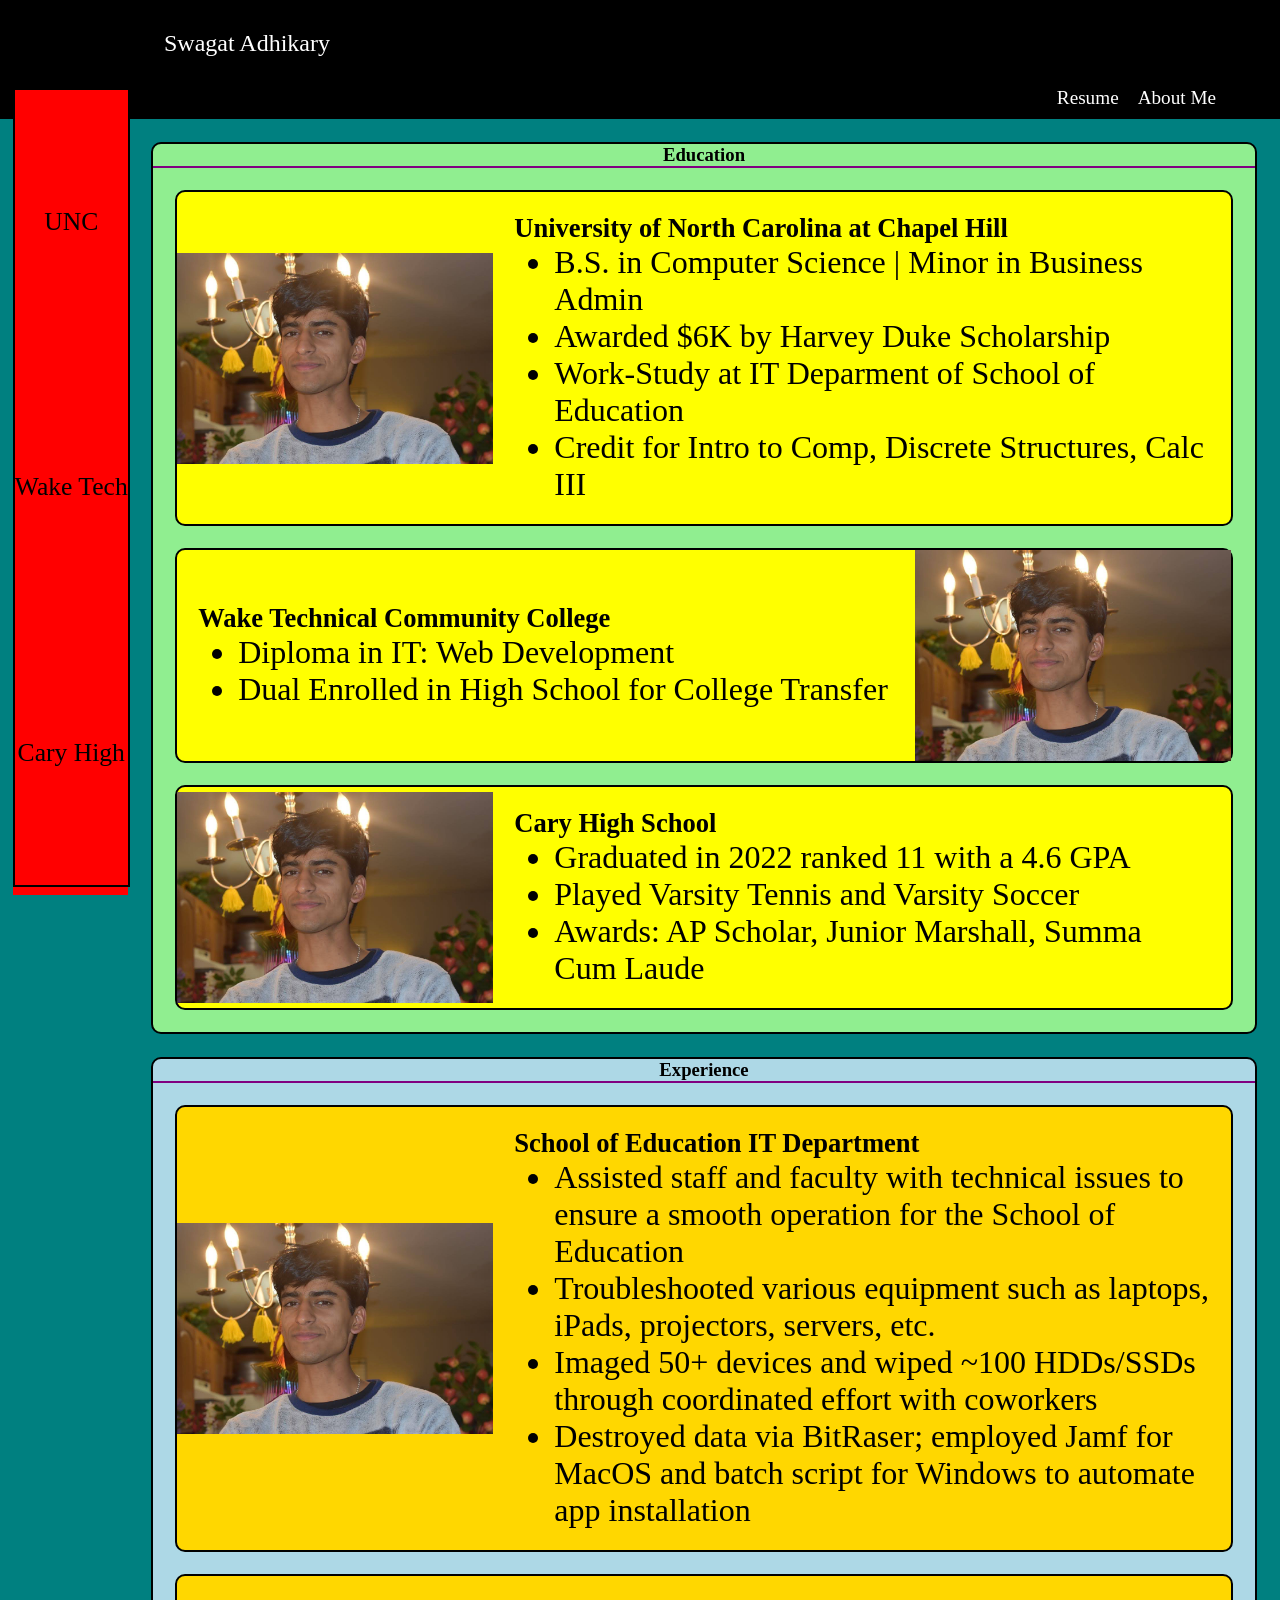
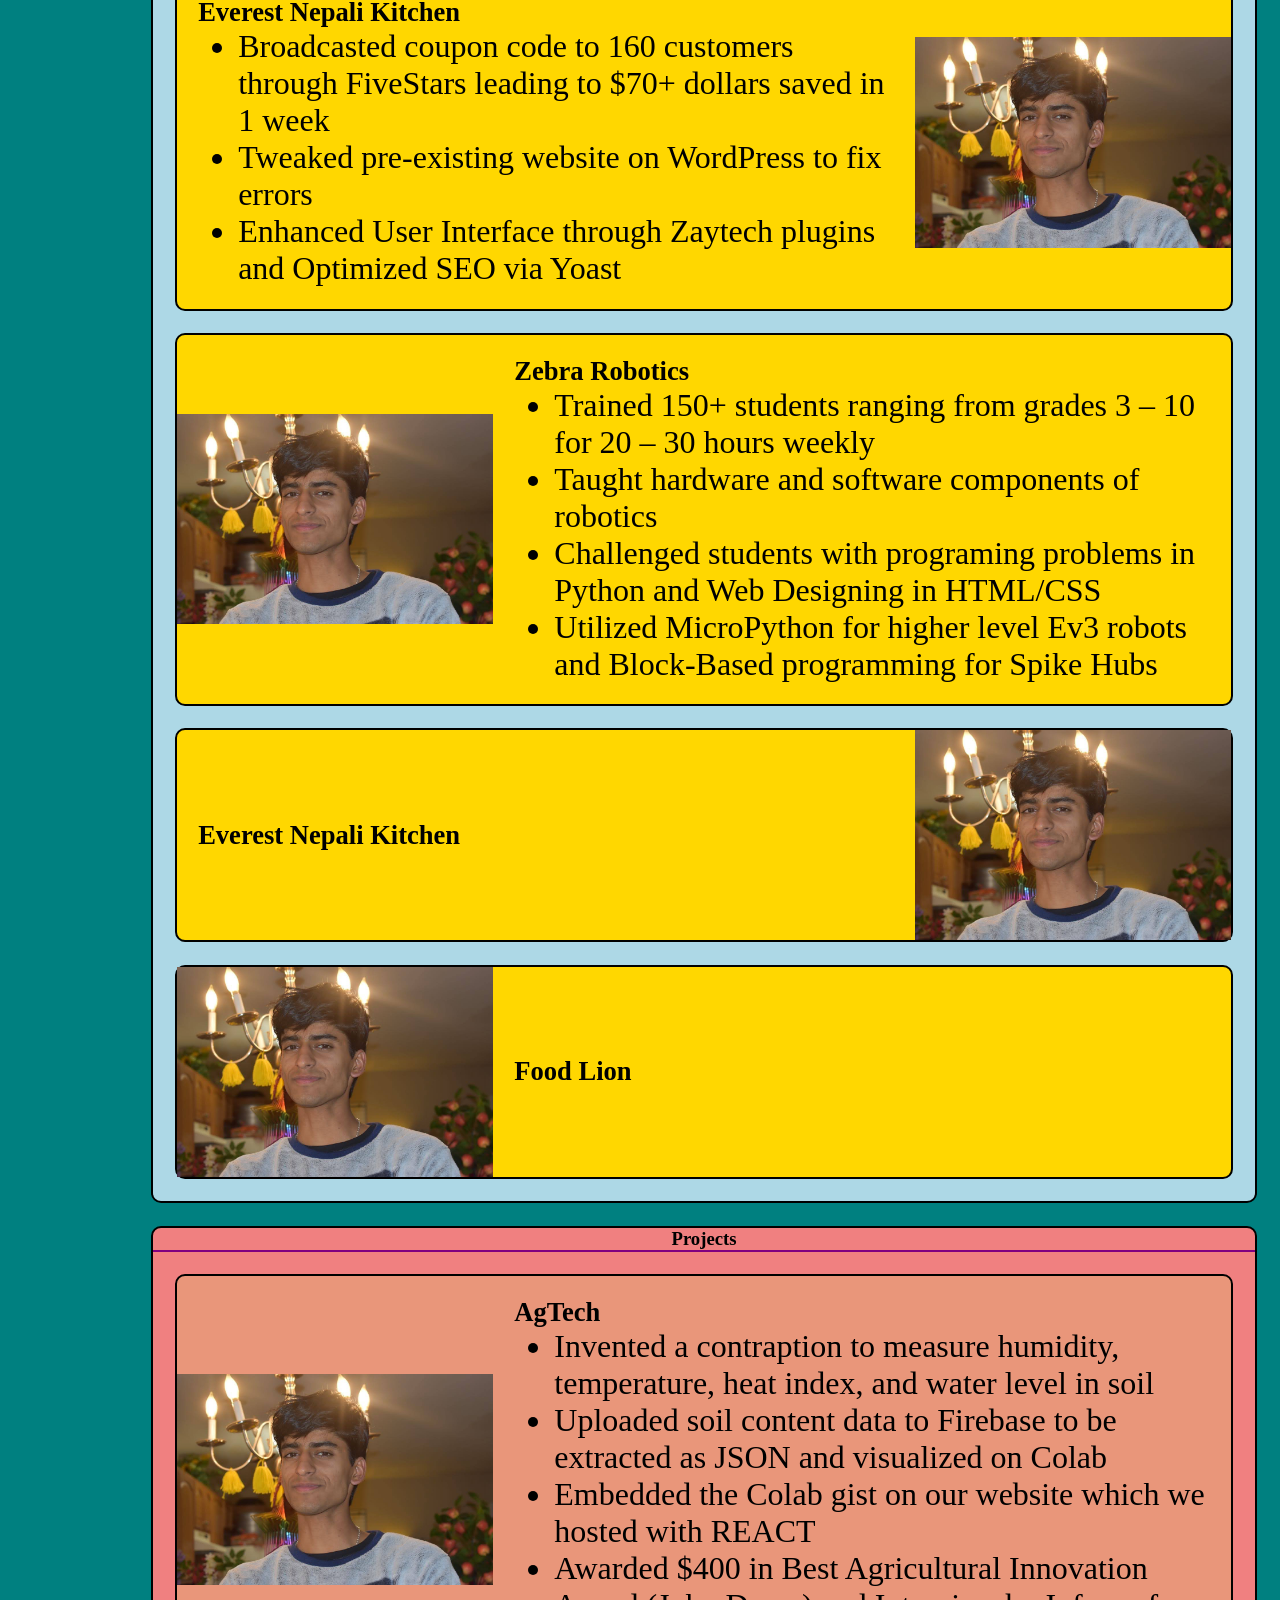
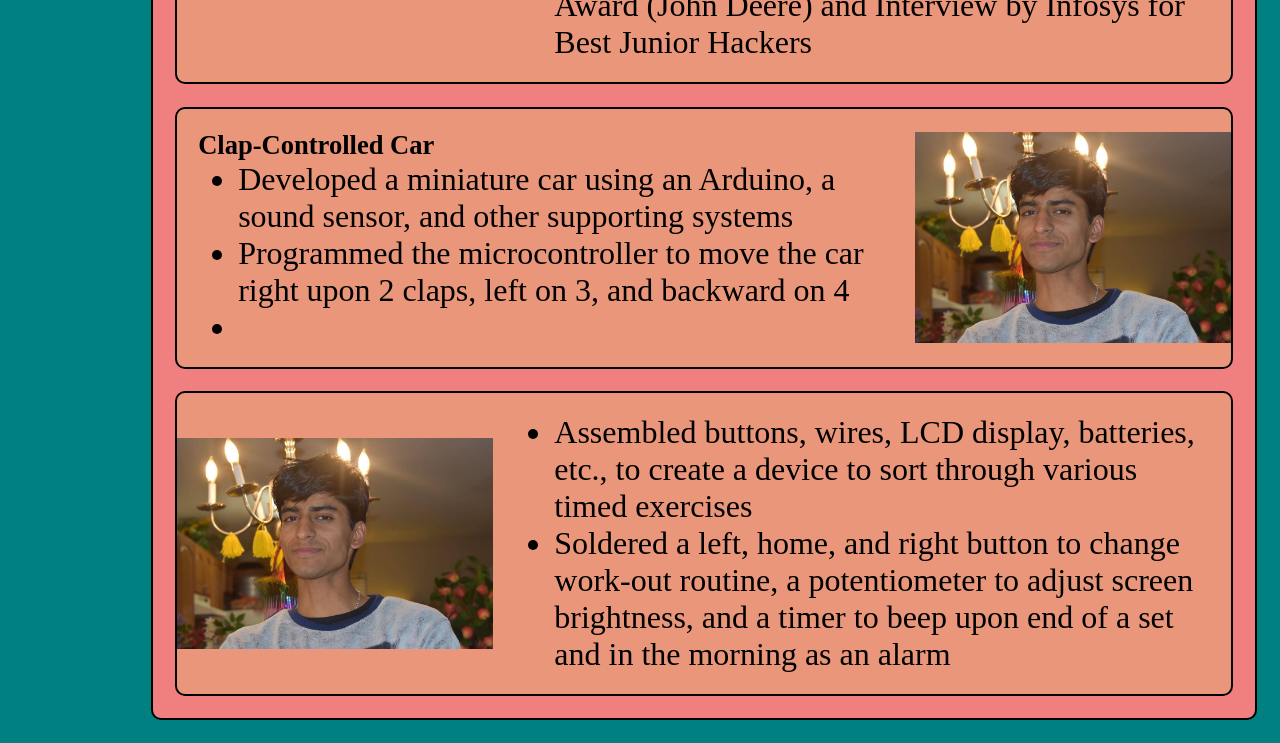
==== index.html @ a6d1707a "Add files via upload" ====
<!DOCTYPE html>
<html lang="en">
<head>
    <meta charset="UTF-8">
    <meta http-equiv="X-UA-Compatible" content="IE=edge">
    <meta name="viewport" content="width=device-width, initial-scale=1.0">
    <link rel="stylesheet" href="stylesheet.css">
    <title>Webeme</title>
 
</head>
<body>

       <script>
            window.addEventListener('scroll', () => {
                document.body.style.setProperty('--scroll', window.pageYOffset / (document.body.offsetHeight - window.innerHeight));
            }, false);
    </script>
    <!-- <header>
        <img class="swagatPic" src="SwagatPic.JPG" alt="Swagat's Profile Pic">
    </header> -->

    <nav>
        <span class="swagatName">Swagat Adhikary</span>
        <img class="swagatPic" src="SwagatPic.JPG" alt="Swagat's Profile Pic">
        <ul>
            <li>Resume</li>
            <li>About Me</li>
        </ul>
    </nav>
    
    <div class="container">
        <!-- Progress Bar: -->
        <div class="progress"></div>
        <!-- To leave space for fixed aside:  -->
        <div class="whitespace"></div> 
        
        <aside>
            <a href="#">UNC</a>
            <a href="#">Wake Tech</a>
            <a href="#cary">Cary High</a>
        </aside>
        <main>
            <section class="education">
                <h3 class="secHead">Education</h3>
                <span class="line"></span>
                <div id="unc" class="unc div1">
                    <img class="divImg1" src="SwagatPic.JPG" alt="UNC Chapel Hill">
                    <div><h5 class="divHead1"> University of North Carolina at Chapel Hill</h5>
                    <ul class="divDetail1">
                        <li>B.S. in Computer Science | Minor in Business Admin</li>
                        <li>Awarded $6K by Harvey Duke Scholarship</li>
                        <li>Work-Study at IT Deparment of School of Education </li>
                        <li>Credit for Intro to Comp, Discrete Structures, Calc III</li>
                    </ul></div>
                </div>
                <div class="div2 wakeTech">
                    <img src="SwagatPic.JPG" alt="Wake Tech" class="divImg2">
                    <div><h5 class="divHead2"> Wake Technical Community College</h5>
                    <ul class="divDetail">
                        <li>Diploma in IT: Web Development</li>
                        <li>Dual Enrolled in High School for College Transfer</li>
                    </ul></div>
                </div>
                <div class="div1 caryHigh">
                    <img src="SwagatPic.JPG" alt="Wake Tech" class="divImg1">
                    <div><h5 id="cary"> Cary High School</h5>
                    <ul class="divDetail">
                        <li>Graduated in 2022 ranked 11 with a 4.6 GPA</li>
                        <li>Played Varsity Tennis and Varsity Soccer</li>
                        <li>Awards: AP Scholar, Junior Marshall, Summa Cum Laude</li>
                    </ul></div>
                </div>
            </section>
            <section class="experience">
                <h3>Experience</h3>
                <span class="line"></span>
                <div class="exp1">
                    <img class="divImg1" src="SwagatPic.JPG" alt="School of Education">
                    <div>
                        <h5 class="expHead1 divHead1">School of Education IT Department</h5>
                        <ul class="expDetail">
                            <li>Assisted staff and faculty with technical issues to ensure a smooth operation for the School of Education</li>
                            <li>Troubleshooted various equipment such as laptops, iPads, projectors, servers, etc.</li>
                            <li>Imaged 50+ devices and wiped ~100 HDDs/SSDs through coordinated effort with coworkers</li>
                            <li>Destroyed data via BitRaser; employed Jamf for MacOS and batch script for Windows to automate app installation</li>
                        </ul>
                    </div>
                </div>
                <div class="exp2">
                    <img src="SwagatPic.JPG" alt="Everest Nepali Kitchen Website" class="divImg2">
                    <div>
                        <h5 class="divHead2"> Everest Nepali Kitchen</h5>
                        <ul class="expDetail">
                            <li>Broadcasted coupon code to 160 customers through FiveStars leading to $70+ dollars saved in 1 week</li>
                            <li>Tweaked pre-existing website on WordPress to fix errors</li>
                            <li>Enhanced User Interface through Zaytech plugins and Optimized SEO via Yoast</li>
                        </ul>
                    </div>
                </div>
        
                <div class="exp1">
                    <img src="SwagatPic.JPG" alt="Zebra Robotics" class="divImg1">
                    <div>
                        <h5 class="divHead1">Zebra Robotics</h5>
                        <ul class="expDetail">
                            <li>Trained 150+ students ranging from grades 3 – 10 for 20 – 30 hours weekly</li>
                            <li>Taught hardware and software components of robotics</li>
                            <li>Challenged students with programing problems in Python and Web Designing in HTML/CSS</li>
                            <li>Utilized MicroPython for higher level Ev3 robots and Block-Based programming for Spike Hubs</li>
                        </ul>
                    </div>
                </div>
                <div class="exp2">
                    <img src="SwagatPic.JPG" alt="Everest Nepali Kitchen Waiter" class="divImg2">
                    <div>
                        <h5 class="divHead2">Everest Nepali Kitchen</h5>
        
                        <ul class="expDetail">
                        </ul>
                    </div>
                </div>
                <div class="exp1">
                    <img src="SwagatPic.JPG" alt="Food Lion Cashier" class="divImg1">
                    <div>
                        <h5 class="divHead1">Food Lion</h5>
        
                        <ul class="expDetail">
                        </ul>
                    </div>
                </div>
            </section>
            <section class="projects">
                <h3>Projects</h3>
                <span class="line"></span>
        
                <div class="proj1">
                    <img src="SwagatPic.JPG" alt="AgTech" class="divImg1">
                    <div>
                        <h5 class="divHead1">AgTech</h5>
                        <ul class="proDetail">
                            <li>Invented a contraption to measure humidity, temperature, heat index, and water level in soil</li>
                            <li>Uploaded soil content data to Firebase to be extracted as JSON and visualized on Colab</li>
                            <li>Embedded the Colab gist on our website which we hosted with REACT</li>
                            <li>Awarded $400 in Best Agricultural Innovation Award (John Deere) and Interview by Infosys for Best Junior Hackers</li>
                        </ul>
                    </div>
                </div>
                <div class="proj2">
                    <img src="SwagatPic.JPG" alt="Clap-Controlled Car" class="divImg2">
                    <div>
                        <h5 class="divHead2">Clap-Controlled Car</h5>
                        <ul class="projDetail">
                            <li>Developed a miniature car using an Arduino, a sound sensor, and other supporting systems</li>
                            <li>Programmed the microcontroller to move the car right upon 2 claps, left on 3, and backward on 4</li>
                            <li></li>
                        </ul>
                    </div>
                </div>
                <div class="proj1">
                    <img src="SwagatPic.JPG" alt="" class="divImg1">
                    <div>
                        <h5 class="divHead1"></h5>
                        <ul class="projDetail">
                            <li>Assembled buttons, wires, LCD display, batteries, etc., to create a device to sort through various timed exercises</li>
                            <li>Soldered a left, home, and right button to change work-out routine, a potentiometer to adjust screen brightness, and a timer
                            to beep upon end of a set and in the morning as an alarm</li>
                        </ul>
                    </div>
                </div>
            </section>
        
        </main>
    </div>

</body>
</html>
---- stylesheet.css ----
* {
    margin: 0 ;
}
/* header {
    background-color: black;
    }
*/
.swagatPic {
    width: 150px;
    height: 115px;
    float:left;
    clear:both;
    padding:5px;
    position: absolute;
    left: -300px;

 }

nav {
    background-color: black; 
    text-align: right;
 
    }

.swagatName {
    color: white;
    display: inline-block;
    margin: 30px 950px 30px 0;
    font-size: 24px;
    }

nav ul li {
    color: white;
    text-decoration: none; 
    list-style-type: none;
    display: inline-block;
    font-size: larger;
    padding-left: 15px;
    padding-bottom: 10px;
    }

nav ul {
    margin-right: 5%;
}

/*nav:hover {
    transition-delay: 0.5s;
    background-color: silver;
}

nav:hover li{
    color: black;
    tras
    }
*/
nav:hover .swagatPic{
    transform: translate(300px,0);
    transition: all 0.6s linear;
}

nav:hover .swagatName{
    color: gold; 
}

li:hover {
    background-color: darkgray;
}

body {
    background-color: teal;
}

section {
    margin: 2%;
    border: 2px solid black;
    border-radius: 10px;
}

.education {
    background-color: lightgreen;

}
section h3 {
    text-align: center;
}

.line {
    background-color: purple;
    padding: 1px;
    display: block;
}
/* ---------Image Styles------------- */

/* ----------------------------------*/

/* -----------------Education +more Divs --------*/

.div1 {
    background-color: yellow;
}

.div2 {
    background-color: yellow; /* Change to form a pattern with div1. */

}

/* -------------------------------- --------*/


/* -----------------Experience Divs --------*/
.experience {
    background-color: lightblue;
}

.exp1 {
    background-color: gold;
}

.exp2 {
    background-color: gold;
}
/* ------------------------------- --------*/

/* -------------------Projects Div --------*/
.projects {
    background-color: lightcoral;
}

.proj1, .proj2 {
    background-color: darksalmon;
}


/*----------------------Organization ----*/
section > div {
    display: flex;
    align-items: center;
    border: 2px solid black;
    border-radius: 10px;
    margin: 2%;
}

section > div:nth-child(even){
    flex-direction: row-reverse;
}

section img {
    flex: 1;
    width: 30%;
    height: 30%;
    margin: 0;

}

section > div div:nth-child(even) {
    flex: 4;
    margin: 2%;
    font-size: 2.5vw;
    /* border: 2px solid red; */
}
/*------------------------- ---------*/

.container{
    display: flex;
}
.whitespace {
    flex: 1;
}
aside{
    display: flex;
    justify-content: space-around;
    flex-direction: column;
    font-size: 2vw;
    border: 2px solid black;
    text-align: center;
    margin: 1%;
    position: fixed;
    top: 75px;
    left: 0;
    bottom: 0;
    

}

aside a {
    display: block;
    text-decoration: none;
    color: black;
}

main{
    flex: 9;
}

.progress {
    height: 0;
    width: 9%;
    background-color: teal;
    position: fixed;
    margin: 1%;
    top: 75px;
    animation: progress 1s linear;
  }
@keyframes progress {
    to {
        background-color: rgb(255, 0, 0);
        /* Height is 100% of the window - 1% top margin - 1% bottom margin - 75px offset from top. */
        height: calc(100% - 2% - 75px);
    }
}

:root * {
    /* Pause the animation */
    animation-play-state: paused;
    /* Bind the animation to scroll */
    animation-delay: calc(var(--scroll) * -1s);
    /* These last 2 properites clean up overshoot weirdness */
    animation-iteration-count: 1;
    animation-fill-mode: both;
  }
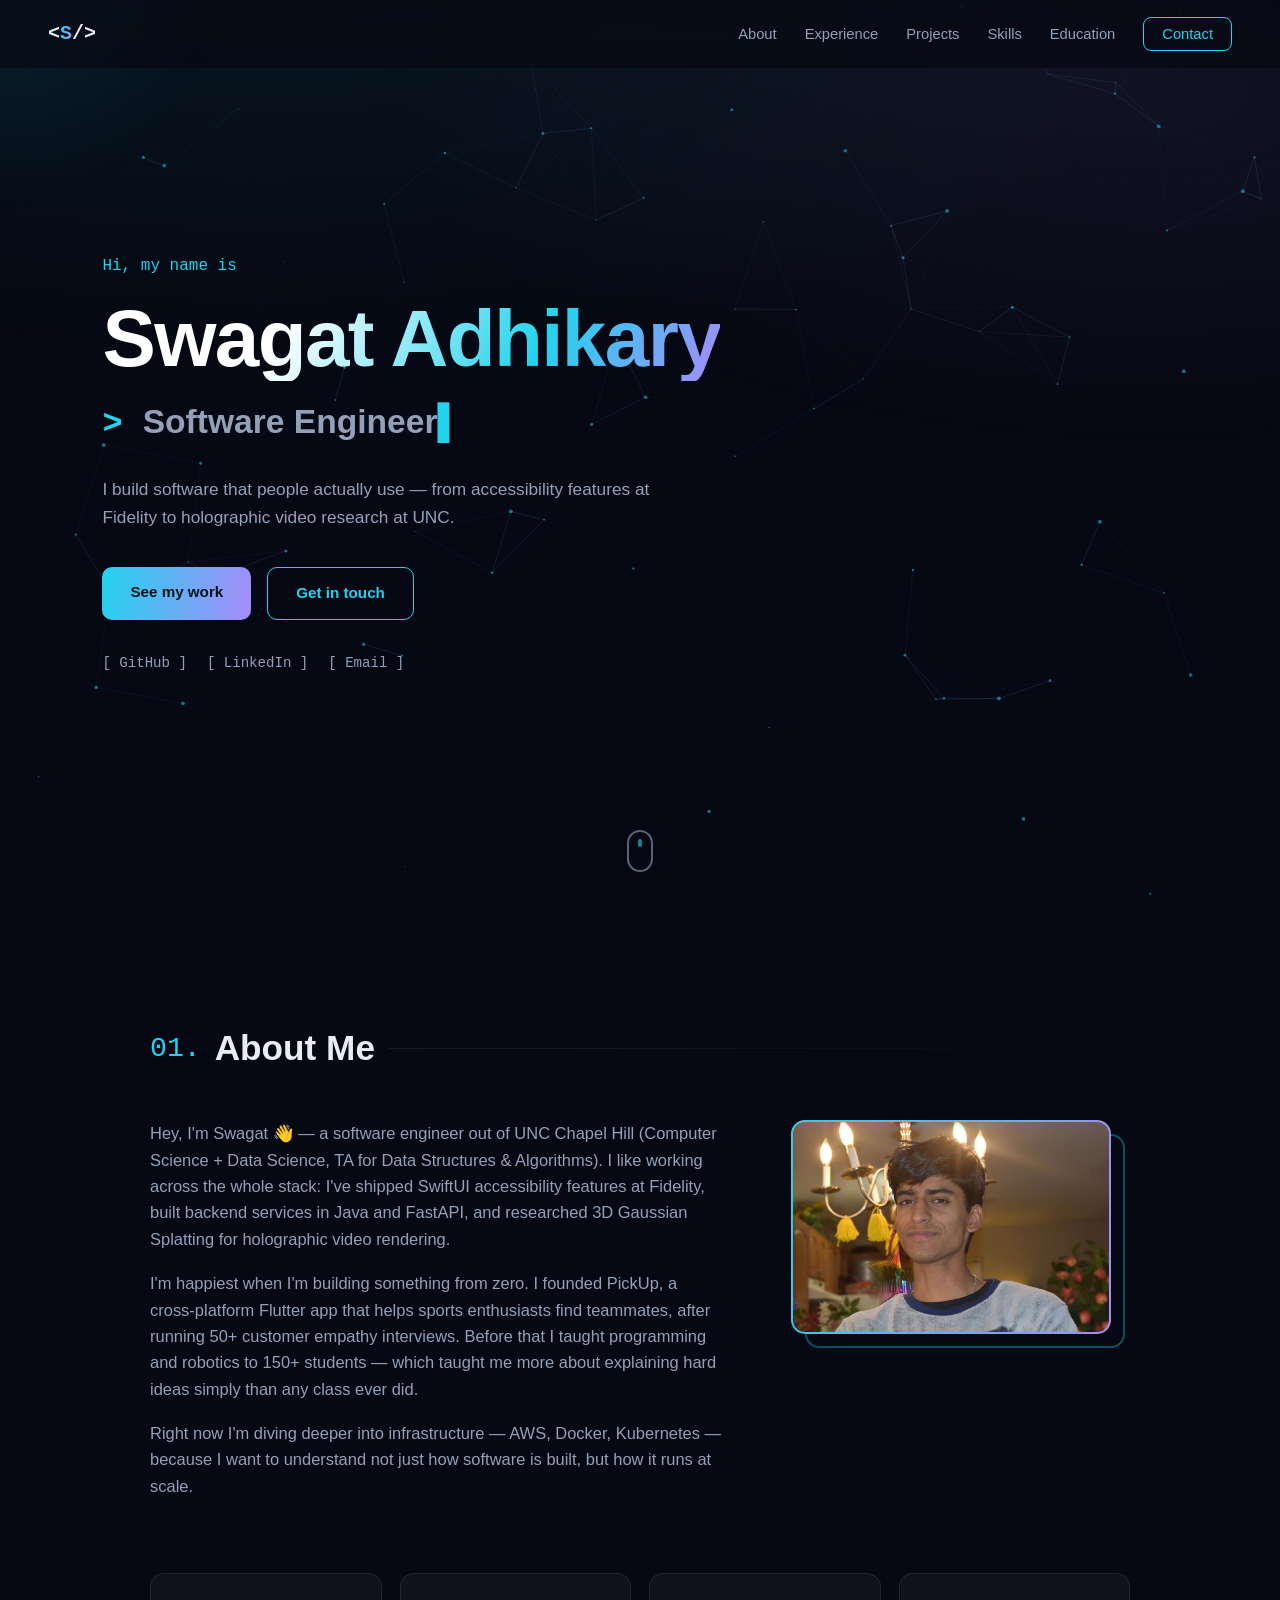
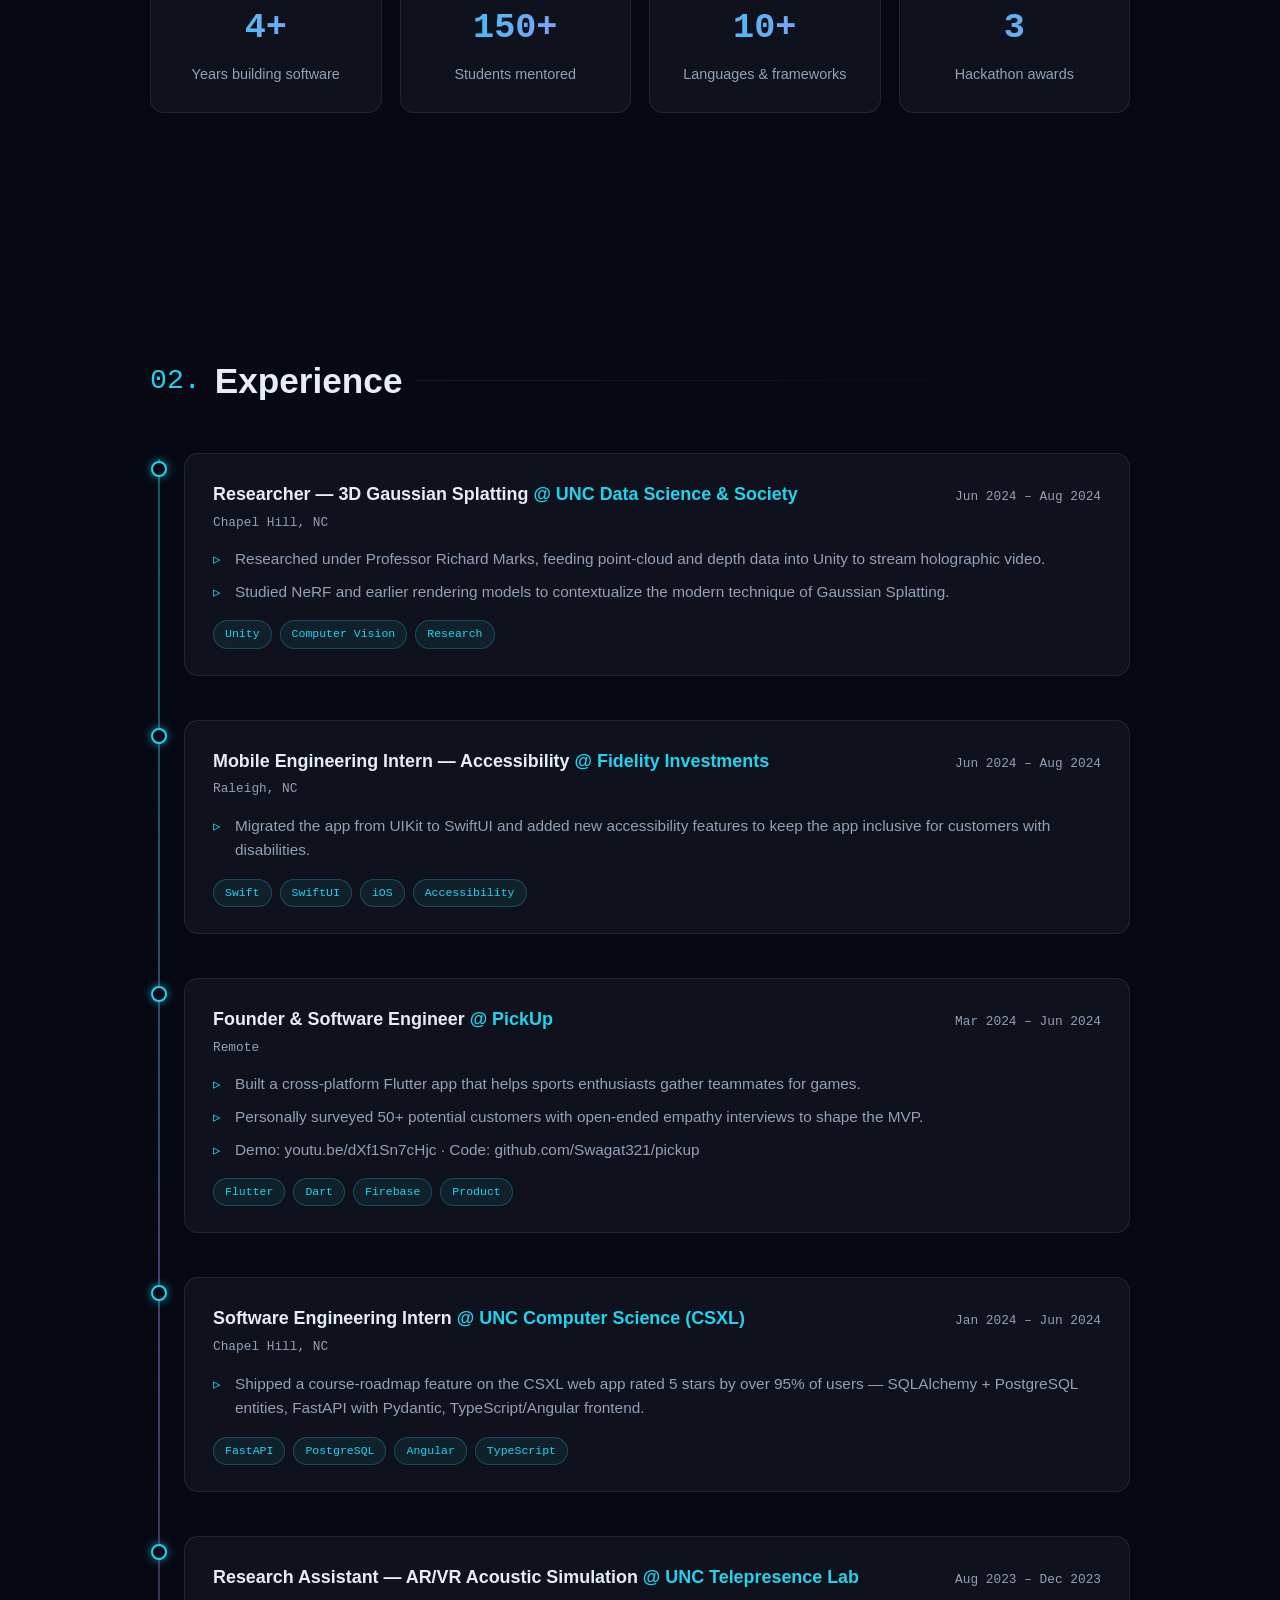
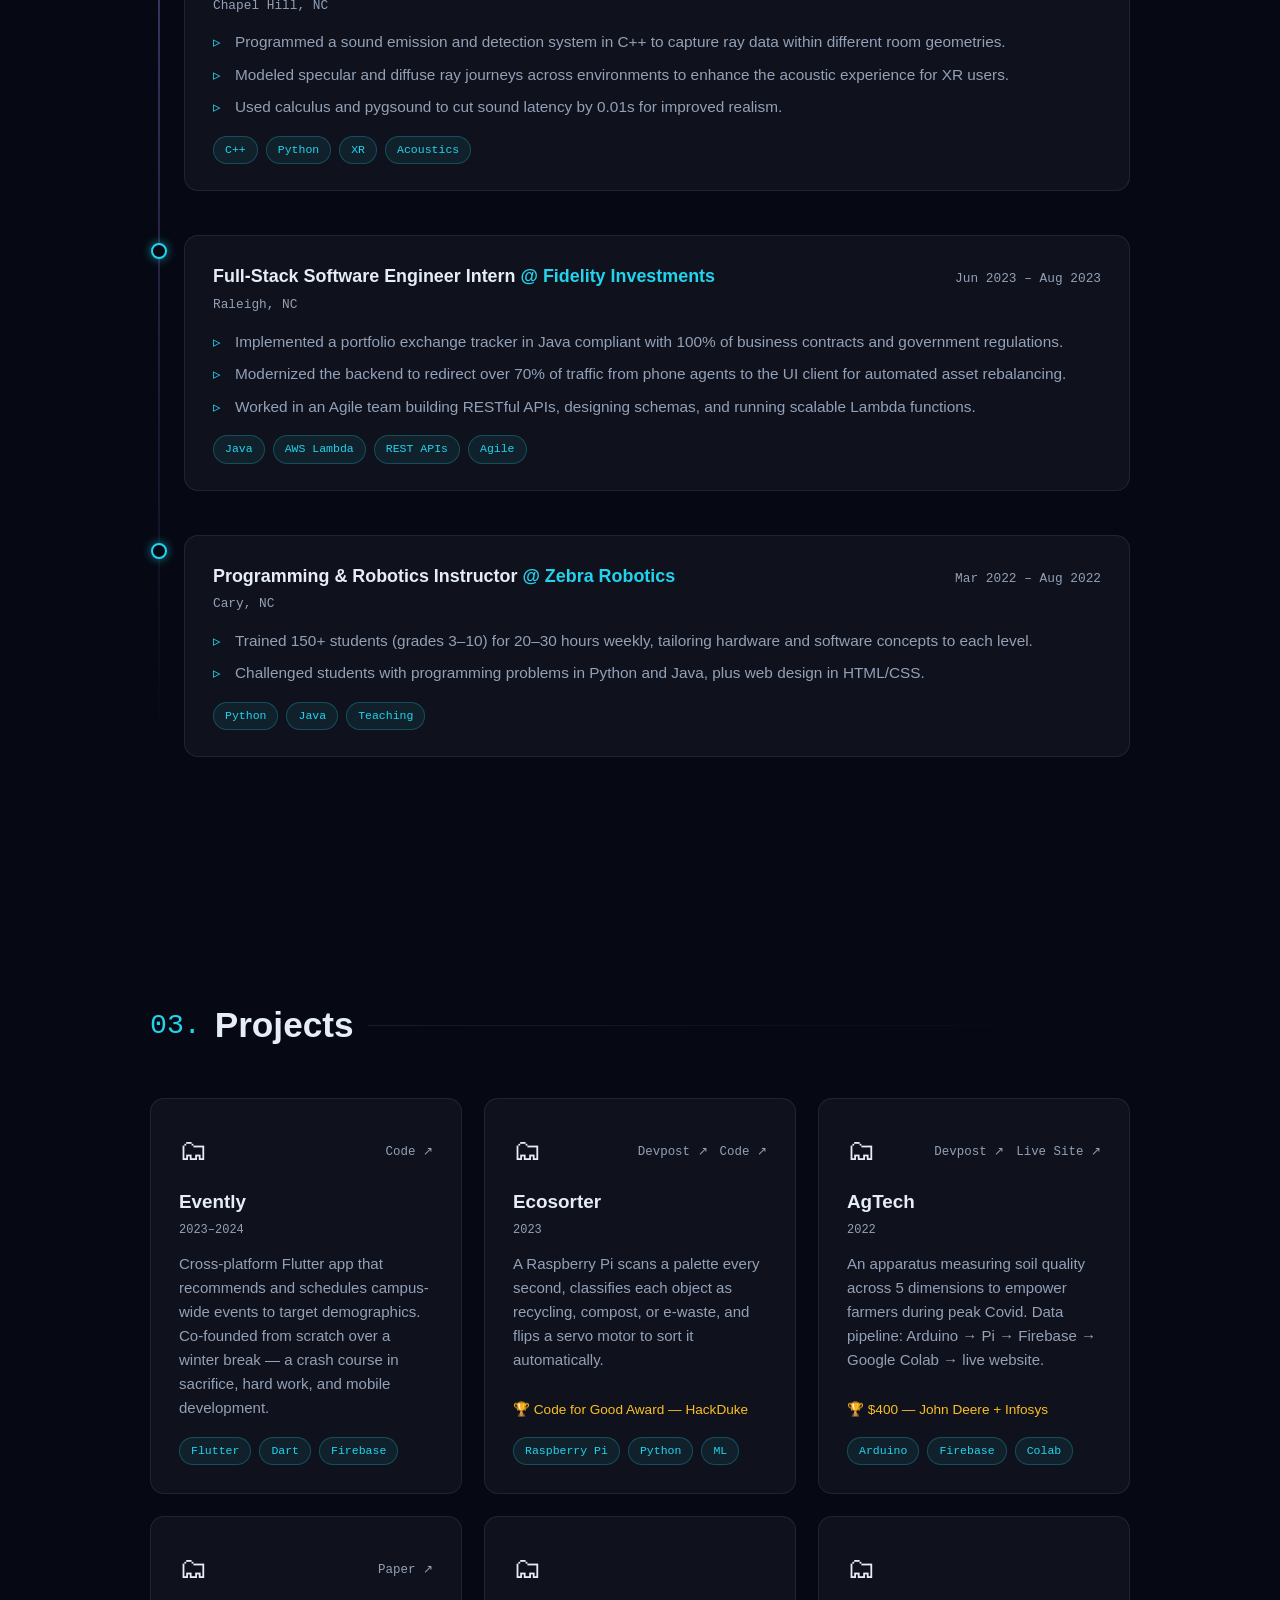
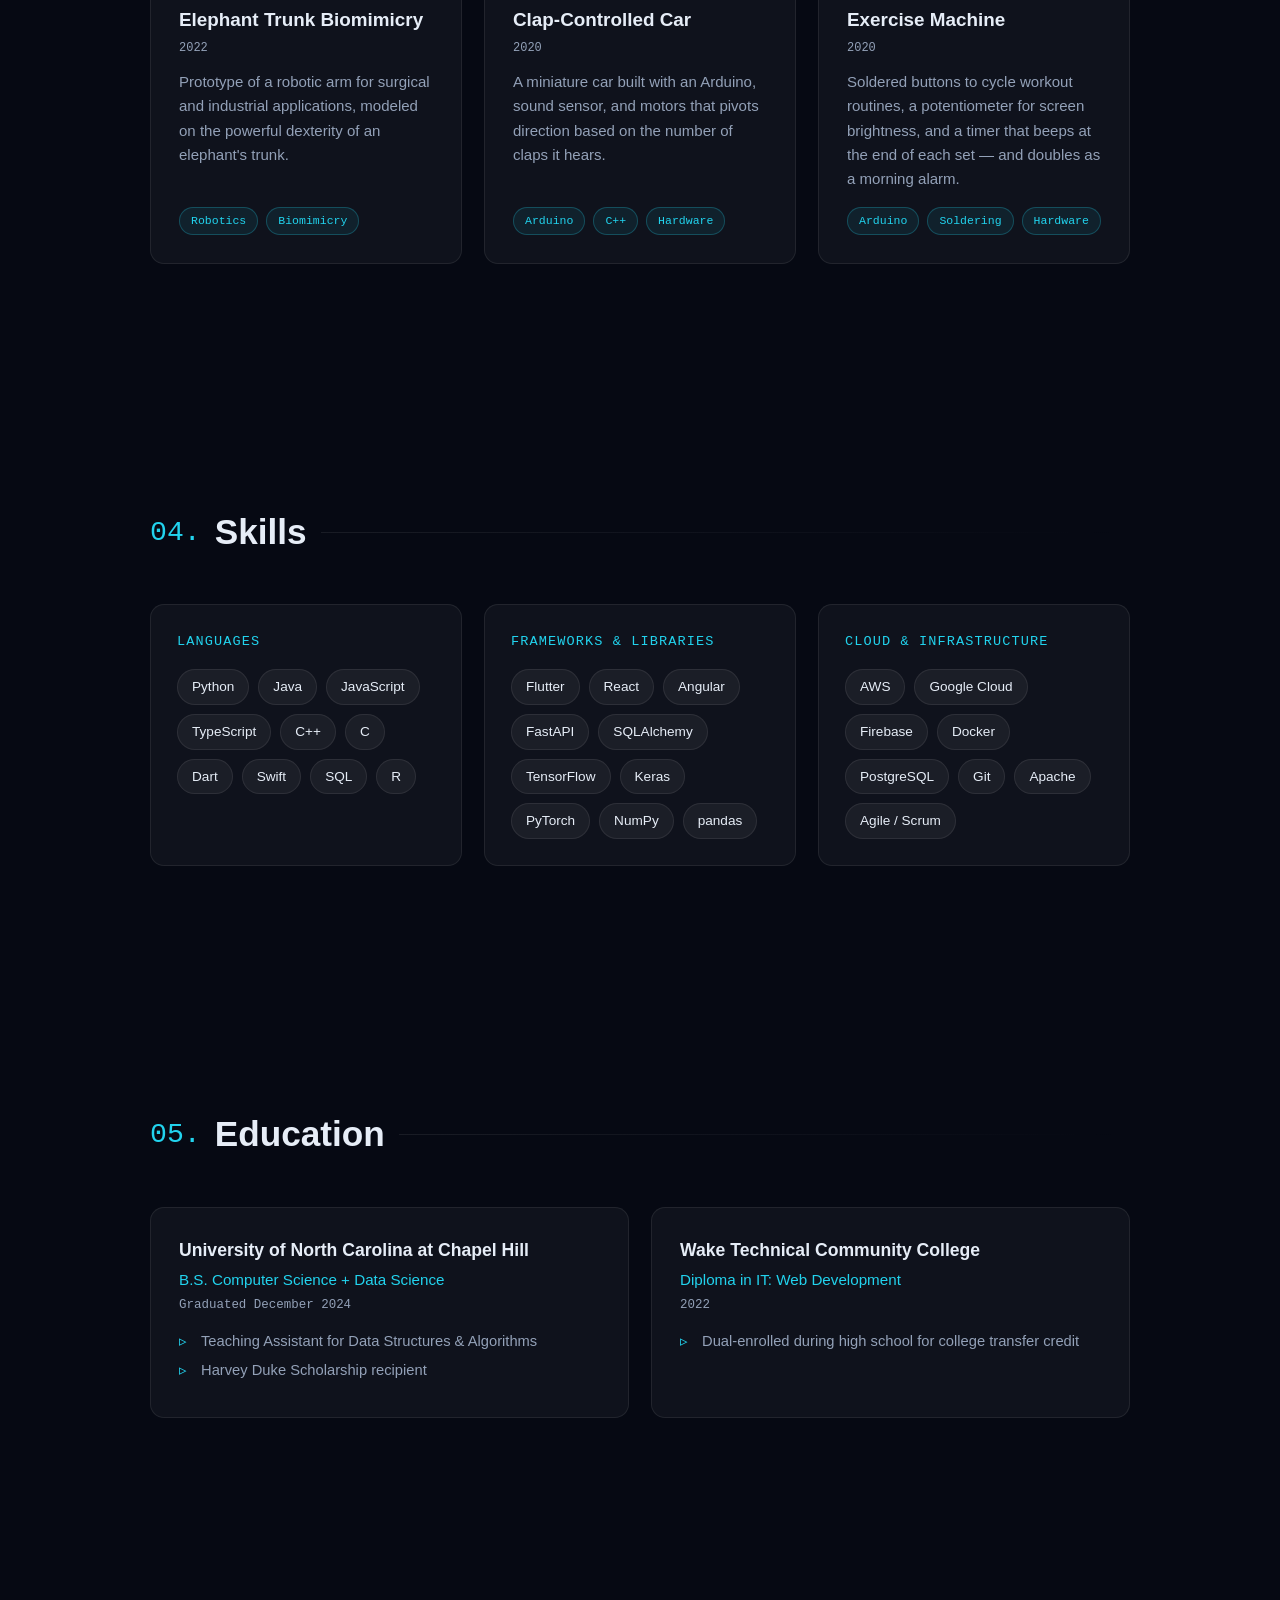
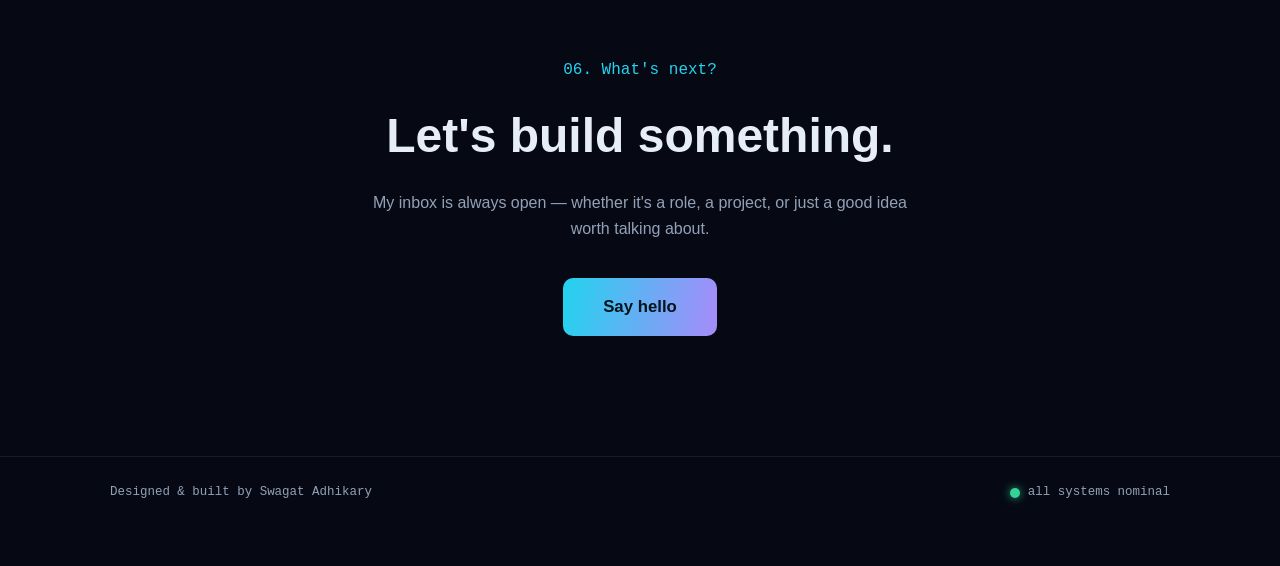
==== commit e8609393: "Redesign portfolio: content-driven site with hidden auth vault - All resume content lives in content" ====
--- a/index.html
+++ b/index.html
@@ -1,176 +1,134 @@
 <!DOCTYPE html>
 <html lang="en">
 <head>
-    <meta charset="UTF-8">
-    <meta http-equiv="X-UA-Compatible" content="IE=edge">
-    <meta name="viewport" content="width=device-width, initial-scale=1.0">
-    <link rel="stylesheet" href="stylesheet.css">
-    <title>Webeme</title>
- 
+  <meta charset="UTF-8">
+  <meta name="viewport" content="width=device-width, initial-scale=1.0">
+  <meta name="description" content="Swagat Adhikary — Software Engineer. Portfolio, experience, and projects.">
+  <title>Swagat Adhikary — Software Engineer</title>
+  <link rel="stylesheet" href="css/style.css">
+  <link rel="icon" href="data:image/svg+xml,<svg xmlns='http://www.w3.org/2000/svg' viewBox='0 0 100 100'><text y='0.9em' font-size='90'>⚡</text></svg>">
 </head>
 <body>
 
-       <script>
-            window.addEventListener('scroll', () => {
-                document.body.style.setProperty('--scroll', window.pageYOffset / (document.body.offsetHeight - window.innerHeight));
-            }, false);
-    </script>
-    <!-- <header>
-        <img class="swagatPic" src="SwagatPic.JPG" alt="Swagat's Profile Pic">
-    </header> -->
+  <!-- scroll progress bar -->
+  <div class="progress-bar" id="progressBar"></div>
 
-    <nav>
-        <span class="swagatName">Swagat Adhikary</span>
-        <img class="swagatPic" src="SwagatPic.JPG" alt="Swagat's Profile Pic">
-        <ul>
-            <li>Resume</li>
-            <li>About Me</li>
-        </ul>
-    </nav>
-    
-    <div class="container">
-        <!-- Progress Bar: -->
-        <div class="progress"></div>
-        <!-- To leave space for fixed aside:  -->
-        <div class="whitespace"></div> 
-        
-        <aside>
-            <a href="#">UNC</a>
-            <a href="#">Wake Tech</a>
-            <a href="#cary">Cary High</a>
-        </aside>
-        <main>
-            <section class="education">
-                <h3 class="secHead">Education</h3>
-                <span class="line"></span>
-                <div id="unc" class="unc div1">
-                    <img class="divImg1" src="SwagatPic.JPG" alt="UNC Chapel Hill">
-                    <div><h5 class="divHead1"> University of North Carolina at Chapel Hill</h5>
-                    <ul class="divDetail1">
-                        <li>B.S. in Computer Science | Minor in Business Admin</li>
-                        <li>Awarded $6K by Harvey Duke Scholarship</li>
-                        <li>Work-Study at IT Deparment of School of Education </li>
-                        <li>Credit for Intro to Comp, Discrete Structures, Calc III</li>
-                    </ul></div>
-                </div>
-                <div class="div2 wakeTech">
-                    <img src="SwagatPic.JPG" alt="Wake Tech" class="divImg2">
-                    <div><h5 class="divHead2"> Wake Technical Community College</h5>
-                    <ul class="divDetail">
-                        <li>Diploma in IT: Web Development</li>
-                        <li>Dual Enrolled in High School for College Transfer</li>
-                    </ul></div>
-                </div>
-                <div class="div1 caryHigh">
-                    <img src="SwagatPic.JPG" alt="Wake Tech" class="divImg1">
-                    <div><h5 id="cary"> Cary High School</h5>
-                    <ul class="divDetail">
-                        <li>Graduated in 2022 ranked 11 with a 4.6 GPA</li>
-                        <li>Played Varsity Tennis and Varsity Soccer</li>
-                        <li>Awards: AP Scholar, Junior Marshall, Summa Cum Laude</li>
-                    </ul></div>
-                </div>
-            </section>
-            <section class="experience">
-                <h3>Experience</h3>
-                <span class="line"></span>
-                <div class="exp1">
-                    <img class="divImg1" src="SwagatPic.JPG" alt="School of Education">
-                    <div>
-                        <h5 class="expHead1 divHead1">School of Education IT Department</h5>
-                        <ul class="expDetail">
-                            <li>Assisted staff and faculty with technical issues to ensure a smooth operation for the School of Education</li>
-                            <li>Troubleshooted various equipment such as laptops, iPads, projectors, servers, etc.</li>
-                            <li>Imaged 50+ devices and wiped ~100 HDDs/SSDs through coordinated effort with coworkers</li>
-                            <li>Destroyed data via BitRaser; employed Jamf for MacOS and batch script for Windows to automate app installation</li>
-                        </ul>
-                    </div>
-                </div>
-                <div class="exp2">
-                    <img src="SwagatPic.JPG" alt="Everest Nepali Kitchen Website" class="divImg2">
-                    <div>
-                        <h5 class="divHead2"> Everest Nepali Kitchen</h5>
-                        <ul class="expDetail">
-                            <li>Broadcasted coupon code to 160 customers through FiveStars leading to $70+ dollars saved in 1 week</li>
-                            <li>Tweaked pre-existing website on WordPress to fix errors</li>
-                            <li>Enhanced User Interface through Zaytech plugins and Optimized SEO via Yoast</li>
-                        </ul>
-                    </div>
-                </div>
-        
-                <div class="exp1">
-                    <img src="SwagatPic.JPG" alt="Zebra Robotics" class="divImg1">
-                    <div>
-                        <h5 class="divHead1">Zebra Robotics</h5>
-                        <ul class="expDetail">
-                            <li>Trained 150+ students ranging from grades 3 – 10 for 20 – 30 hours weekly</li>
-                            <li>Taught hardware and software components of robotics</li>
-                            <li>Challenged students with programing problems in Python and Web Designing in HTML/CSS</li>
-                            <li>Utilized MicroPython for higher level Ev3 robots and Block-Based programming for Spike Hubs</li>
-                        </ul>
-                    </div>
-                </div>
-                <div class="exp2">
-                    <img src="SwagatPic.JPG" alt="Everest Nepali Kitchen Waiter" class="divImg2">
-                    <div>
-                        <h5 class="divHead2">Everest Nepali Kitchen</h5>
-        
-                        <ul class="expDetail">
-                        </ul>
-                    </div>
-                </div>
-                <div class="exp1">
-                    <img src="SwagatPic.JPG" alt="Food Lion Cashier" class="divImg1">
-                    <div>
-                        <h5 class="divHead1">Food Lion</h5>
-        
-                        <ul class="expDetail">
-                        </ul>
-                    </div>
-                </div>
-            </section>
-            <section class="projects">
-                <h3>Projects</h3>
-                <span class="line"></span>
-        
-                <div class="proj1">
-                    <img src="SwagatPic.JPG" alt="AgTech" class="divImg1">
-                    <div>
-                        <h5 class="divHead1">AgTech</h5>
-                        <ul class="proDetail">
-                            <li>Invented a contraption to measure humidity, temperature, heat index, and water level in soil</li>
-                            <li>Uploaded soil content data to Firebase to be extracted as JSON and visualized on Colab</li>
-                            <li>Embedded the Colab gist on our website which we hosted with REACT</li>
-                            <li>Awarded $400 in Best Agricultural Innovation Award (John Deere) and Interview by Infosys for Best Junior Hackers</li>
-                        </ul>
-                    </div>
-                </div>
-                <div class="proj2">
-                    <img src="SwagatPic.JPG" alt="Clap-Controlled Car" class="divImg2">
-                    <div>
-                        <h5 class="divHead2">Clap-Controlled Car</h5>
-                        <ul class="projDetail">
-                            <li>Developed a miniature car using an Arduino, a sound sensor, and other supporting systems</li>
-                            <li>Programmed the microcontroller to move the car right upon 2 claps, left on 3, and backward on 4</li>
-                            <li></li>
-                        </ul>
-                    </div>
-                </div>
-                <div class="proj1">
-                    <img src="SwagatPic.JPG" alt="" class="divImg1">
-                    <div>
-                        <h5 class="divHead1"></h5>
-                        <ul class="projDetail">
-                            <li>Assembled buttons, wires, LCD display, batteries, etc., to create a device to sort through various timed exercises</li>
-                            <li>Soldered a left, home, and right button to change work-out routine, a potentiometer to adjust screen brightness, and a timer
-                            to beep upon end of a set and in the morning as an alarm</li>
-                        </ul>
-                    </div>
-                </div>
-            </section>
-        
-        </main>
+  <!-- cursor glow -->
+  <div class="cursor-glow" id="cursorGlow"></div>
+
+  <!-- ======= NAV ======= -->
+  <nav class="nav" id="nav">
+    <a href="#top" class="nav-logo" id="navLogo">&lt;<span id="navName">S</span>/&gt;</a>
+    <ul class="nav-links" id="navLinks">
+      <li><a href="#about">About</a></li>
+      <li><a href="#experience">Experience</a></li>
+      <li><a href="#projects">Projects</a></li>
+      <li><a href="#skills">Skills</a></li>
+      <li><a href="#education">Education</a></li>
+      <li><a href="#contact" class="nav-cta">Contact</a></li>
+    </ul>
+    <button class="nav-burger" id="navBurger" aria-label="Menu">
+      <span></span><span></span><span></span>
+    </button>
+  </nav>
+
+  <!-- ======= HERO ======= -->
+  <header class="hero" id="top">
+    <canvas id="particles"></canvas>
+    <div class="hero-inner">
+      <p class="hero-hello mono reveal">Hi, my name is</p>
+      <h1 class="hero-name reveal" id="heroName">Swagat Adhikary</h1>
+      <h2 class="hero-role reveal">
+        <span class="mono">&gt;&nbsp;</span><span id="typewriter"></span><span class="type-caret">▌</span>
+      </h2>
+      <p class="hero-tagline reveal" id="heroTagline"></p>
+      <div class="hero-actions reveal">
+        <a href="#experience" class="btn btn-primary">See my work</a>
+        <a href="#contact" class="btn btn-ghost">Get in touch</a>
+      </div>
+      <div class="hero-links reveal" id="heroLinks"></div>
     </div>
+    <a href="#about" class="scroll-hint" aria-label="Scroll down"><span></span></a>
+  </header>
 
+  <main>
+    <!-- ======= ABOUT ======= -->
+    <section class="section" id="about">
+      <h2 class="section-title reveal"><span class="mono section-num">01.</span> About Me</h2>
+      <div class="about-grid">
+        <div class="about-text reveal" id="aboutText"></div>
+        <div class="about-photo reveal">
+          <div class="photo-frame">
+            <img id="aboutPhoto" src="SwagatPic.JPG" alt="Portrait of Swagat Adhikary">
+          </div>
+        </div>
+      </div>
+      <div class="stats reveal" id="stats"></div>
+    </section>
+
+    <!-- ======= EXPERIENCE ======= -->
+    <section class="section" id="experience">
+      <h2 class="section-title reveal"><span class="mono section-num">02.</span> Experience</h2>
+      <div class="timeline" id="timeline"></div>
+    </section>
+
+    <!-- ======= PROJECTS ======= -->
+    <section class="section" id="projects">
+      <h2 class="section-title reveal"><span class="mono section-num">03.</span> Projects</h2>
+      <div class="projects-grid" id="projectsGrid"></div>
+    </section>
+
+    <!-- ======= SKILLS ======= -->
+    <section class="section" id="skills">
+      <h2 class="section-title reveal"><span class="mono section-num">04.</span> Skills</h2>
+      <div class="skills-grid" id="skillsGrid"></div>
+    </section>
+
+    <!-- ======= EDUCATION ======= -->
+    <section class="section" id="education">
+      <h2 class="section-title reveal"><span class="mono section-num">05.</span> Education</h2>
+      <div class="education-grid" id="educationGrid"></div>
+    </section>
+
+    <!-- ======= CONTACT ======= -->
+    <section class="section section-contact" id="contact">
+      <p class="mono contact-kicker reveal">06. What's next?</p>
+      <h2 class="contact-title reveal">Let's build something.</h2>
+      <p class="contact-blurb reveal">My inbox is always open — whether it's a role, a project, or just a good idea worth talking about.</p>
+      <a class="btn btn-primary btn-lg reveal" id="contactBtn" href="#">Say hello</a>
+    </section>
+  </main>
+
+  <!-- ======= FOOTER ======= -->
+  <footer class="footer">
+    <div class="footer-inner">
+      <p class="mono footer-note">Designed &amp; built by <span id="footerName">Swagat Adhikary</span></p>
+      <p class="mono footer-status">
+        <button class="status-dot" id="statusDot" aria-label="System status"></button>
+        all systems nominal
+      </p>
+    </div>
+  </footer>
+
+  <!-- ======= VAULT (hidden auth gate) ======= -->
+  <div class="vault-overlay" id="vaultOverlay" hidden>
+    <div class="vault-modal" role="dialog" aria-modal="true" aria-labelledby="vaultTitle">
+      <button class="vault-close" id="vaultClose" aria-label="Close">✕</button>
+      <div class="vault-icon">🔐</div>
+      <h3 class="vault-title mono" id="vaultTitle">Swagat's Vault</h3>
+      <p class="vault-subtitle mono" id="vaultSubtitle">Restricted area. Authorized personnel only.</p>
+      <form id="vaultForm" autocomplete="off">
+        <label class="vault-label mono" for="vaultUser">username</label>
+        <input class="vault-input mono" id="vaultUser" type="text" required>
+        <label class="vault-label mono" for="vaultPass">password</label>
+        <input class="vault-input mono" id="vaultPass" type="password" required>
+        <p class="vault-error mono" id="vaultError" hidden>⛔ access denied</p>
+        <button class="btn btn-primary vault-submit" type="submit">Authenticate</button>
+      </form>
+    </div>
+  </div>
+
+  <script src="content.js"></script>
+  <script src="js/main.js"></script>
 </body>
 </html>
--- a/css/style.css
+++ b/css/style.css
@@ -0,0 +1,626 @@
+/* ============================================================
+   Swagat Adhikary — portfolio styles
+   You should NOT need to edit this file to update your info —
+   edit content.js instead.
+   ============================================================ */
+
+:root {
+  --bg: #060913;
+  --bg-soft: #0b101f;
+  --card: rgba(255, 255, 255, 0.04);
+  --card-border: rgba(255, 255, 255, 0.08);
+  --text: #e6edf7;
+  --text-dim: #93a1b8;
+  --accent: #22d3ee;
+  --accent-2: #a78bfa;
+  --gradient: linear-gradient(100deg, var(--accent), var(--accent-2));
+  --mono: "JetBrains Mono", ui-monospace, SFMono-Regular, Menlo, Consolas, monospace;
+  --sans: "Inter", -apple-system, BlinkMacSystemFont, "Segoe UI", Roboto, sans-serif;
+  --nav-h: 68px;
+  --radius: 14px;
+}
+
+* { margin: 0; padding: 0; box-sizing: border-box; }
+
+html { scroll-behavior: smooth; scroll-padding-top: calc(var(--nav-h) + 12px); }
+
+body {
+  background: var(--bg);
+  color: var(--text);
+  font-family: var(--sans);
+  line-height: 1.6;
+  overflow-x: hidden;
+}
+
+::selection { background: var(--accent); color: #04141a; }
+
+.mono { font-family: var(--mono); }
+
+a { color: var(--accent); text-decoration: none; }
+
+img { max-width: 100%; display: block; }
+
+/* subtle background texture */
+body::before {
+  content: "";
+  position: fixed; inset: 0;
+  background:
+    radial-gradient(ellipse 80% 50% at 20% -10%, rgba(34, 211, 238, 0.08), transparent),
+    radial-gradient(ellipse 60% 40% at 90% 10%, rgba(167, 139, 250, 0.07), transparent);
+  pointer-events: none;
+  z-index: 0;
+}
+
+/* ---------- scroll progress ---------- */
+.progress-bar {
+  position: fixed; top: 0; left: 0;
+  height: 3px; width: 0%;
+  background: var(--gradient);
+  z-index: 1001;
+  box-shadow: 0 0 12px rgba(34, 211, 238, 0.6);
+}
+
+/* ---------- cursor glow ---------- */
+.cursor-glow {
+  position: fixed;
+  width: 500px; height: 500px;
+  border-radius: 50%;
+  background: radial-gradient(circle, rgba(34, 211, 238, 0.07), transparent 60%);
+  pointer-events: none;
+  transform: translate(-50%, -50%);
+  z-index: 0;
+  transition: opacity 0.3s;
+}
+@media (hover: none) { .cursor-glow { display: none; } }
+
+/* ---------- nav ---------- */
+.nav {
+  position: fixed; top: 0; left: 0; right: 0;
+  height: var(--nav-h);
+  display: flex; align-items: center; justify-content: space-between;
+  padding: 0 clamp(20px, 5vw, 48px);
+  z-index: 1000;
+  background: rgba(6, 9, 19, 0.7);
+  backdrop-filter: blur(14px);
+  -webkit-backdrop-filter: blur(14px);
+  border-bottom: 1px solid transparent;
+  transition: border-color 0.3s, background 0.3s;
+}
+.nav.scrolled { border-bottom-color: var(--card-border); }
+
+.nav-logo {
+  font-family: var(--mono);
+  font-size: 1.25rem; font-weight: 700;
+  color: var(--text);
+}
+.nav-logo span {
+  background: var(--gradient);
+  -webkit-background-clip: text; background-clip: text;
+  -webkit-text-fill-color: transparent;
+}
+
+.nav-links {
+  display: flex; gap: 28px; list-style: none; align-items: center;
+}
+.nav-links a {
+  color: var(--text-dim);
+  font-size: 0.92rem;
+  transition: color 0.2s;
+}
+.nav-links a:hover, .nav-links a.active { color: var(--accent); }
+.nav-links .nav-cta {
+  color: var(--accent);
+  border: 1px solid var(--accent);
+  padding: 8px 18px; border-radius: 8px;
+  transition: background 0.2s;
+}
+.nav-links .nav-cta:hover { background: rgba(34, 211, 238, 0.1); }
+
+.nav-burger { display: none; background: none; border: 0; cursor: pointer; }
+.nav-burger span {
+  display: block; width: 24px; height: 2px; margin: 5px 0;
+  background: var(--text); transition: 0.3s;
+}
+
+@media (max-width: 780px) {
+  .nav-burger { display: block; }
+  .nav-links {
+    position: fixed; top: var(--nav-h); right: 0;
+    flex-direction: column; align-items: flex-end;
+    background: rgba(9, 13, 26, 0.97);
+    width: min(70vw, 300px);
+    padding: 28px; gap: 22px;
+    border-left: 1px solid var(--card-border);
+    border-bottom: 1px solid var(--card-border);
+    border-radius: 0 0 0 var(--radius);
+    transform: translateX(110%);
+    transition: transform 0.3s ease;
+  }
+  .nav-links.open { transform: translateX(0); }
+}
+
+/* ---------- hero ---------- */
+.hero {
+  position: relative;
+  min-height: 100svh;
+  display: flex; align-items: center;
+  padding: var(--nav-h) clamp(20px, 8vw, 120px) 40px;
+}
+#particles {
+  position: absolute; inset: 0;
+  width: 100%; height: 100%;
+  z-index: 0;
+}
+.hero-inner { position: relative; z-index: 1; max-width: 860px; }
+
+.hero-hello { color: var(--accent); font-size: 1rem; margin-bottom: 18px; }
+
+.hero-name {
+  font-size: clamp(2.6rem, 7.5vw, 5rem);
+  font-weight: 800;
+  line-height: 1.05;
+  letter-spacing: -0.02em;
+  background: linear-gradient(120deg, #fff 30%, var(--accent) 70%, var(--accent-2));
+  -webkit-background-clip: text; background-clip: text;
+  -webkit-text-fill-color: transparent;
+  margin-bottom: 14px;
+}
+
+.hero-role {
+  font-size: clamp(1.3rem, 3.5vw, 2.1rem);
+  font-weight: 600;
+  color: var(--text-dim);
+  min-height: 1.4em;
+  margin-bottom: 24px;
+}
+.hero-role .mono { color: var(--accent); }
+.type-caret {
+  color: var(--accent);
+  animation: blink 1s step-end infinite;
+  font-weight: 400;
+}
+@keyframes blink { 50% { opacity: 0; } }
+
+.hero-tagline {
+  color: var(--text-dim);
+  font-size: 1.08rem;
+  max-width: 560px;
+  margin-bottom: 36px;
+}
+
+.hero-actions { display: flex; gap: 16px; flex-wrap: wrap; margin-bottom: 32px; }
+
+.hero-links { display: flex; gap: 20px; }
+.hero-links a {
+  font-family: var(--mono); font-size: 0.88rem;
+  color: var(--text-dim);
+  transition: color 0.2s, transform 0.2s;
+}
+.hero-links a:hover { color: var(--accent); transform: translateY(-2px); }
+
+.scroll-hint {
+  position: absolute; bottom: 28px; left: 50%;
+  transform: translateX(-50%);
+  width: 26px; height: 42px;
+  border: 2px solid var(--text-dim);
+  border-radius: 14px;
+  opacity: 0.6;
+}
+.scroll-hint span {
+  position: absolute; top: 7px; left: 50%;
+  width: 4px; height: 8px; border-radius: 2px;
+  background: var(--accent);
+  transform: translateX(-50%);
+  animation: scrollhint 1.8s ease-in-out infinite;
+}
+@keyframes scrollhint {
+  0% { opacity: 1; top: 7px; }
+  70% { opacity: 0; top: 22px; }
+  100% { opacity: 0; top: 7px; }
+}
+
+/* ---------- buttons ---------- */
+.btn {
+  display: inline-block;
+  padding: 13px 28px;
+  border-radius: 10px;
+  font-weight: 600; font-size: 0.95rem;
+  cursor: pointer;
+  border: 0;
+  transition: transform 0.2s, box-shadow 0.2s, background 0.2s;
+}
+.btn-primary {
+  background: var(--gradient);
+  color: #04141a;
+}
+.btn-primary:hover {
+  transform: translateY(-3px);
+  box-shadow: 0 10px 30px rgba(34, 211, 238, 0.35);
+}
+.btn-ghost {
+  background: transparent;
+  color: var(--accent);
+  border: 1px solid var(--accent);
+}
+.btn-ghost:hover { background: rgba(34, 211, 238, 0.1); transform: translateY(-3px); }
+.btn-lg { padding: 16px 40px; font-size: 1.05rem; }
+
+/* ---------- sections ---------- */
+.section {
+  position: relative; z-index: 1;
+  max-width: 1060px;
+  margin: 0 auto;
+  padding: clamp(70px, 10vw, 120px) clamp(20px, 5vw, 40px);
+}
+
+.section-title {
+  font-size: clamp(1.6rem, 4vw, 2.2rem);
+  font-weight: 800;
+  display: flex; align-items: center; gap: 14px;
+  margin-bottom: 44px;
+  white-space: nowrap;
+}
+.section-num { color: var(--accent); font-size: 0.8em; font-weight: 400; }
+.section-title::after {
+  content: "";
+  flex: 1; height: 1px;
+  background: linear-gradient(90deg, var(--card-border), transparent);
+}
+
+/* ---------- reveal animation ---------- */
+.reveal {
+  opacity: 0;
+  transform: translateY(28px);
+  transition: opacity 0.7s ease, transform 0.7s ease;
+}
+.reveal.visible { opacity: 1; transform: translateY(0); }
+
+/* ---------- about ---------- */
+.about-grid {
+  display: grid;
+  grid-template-columns: 1.6fr 1fr;
+  gap: 48px;
+  align-items: start;
+}
+@media (max-width: 780px) { .about-grid { grid-template-columns: 1fr; } }
+
+.about-text p { color: var(--text-dim); margin-bottom: 18px; font-size: 1.03rem; }
+.about-text p strong { color: var(--text); }
+
+.photo-frame {
+  position: relative;
+  border-radius: var(--radius);
+  max-width: 320px;
+  margin: 0 auto;
+}
+.photo-frame::before {
+  content: "";
+  position: absolute; inset: 0;
+  border-radius: var(--radius);
+  padding: 2px;
+  background: var(--gradient);
+  -webkit-mask: linear-gradient(#fff 0 0) content-box, linear-gradient(#fff 0 0);
+  -webkit-mask-composite: xor;
+          mask-composite: exclude;
+  z-index: 1;
+}
+.photo-frame::after {
+  content: "";
+  position: absolute; inset: 14px -14px -14px 14px;
+  border: 2px solid rgba(34, 211, 238, 0.35);
+  border-radius: var(--radius);
+  z-index: -1;
+  transition: transform 0.3s;
+}
+.photo-frame:hover::after { transform: translate(-6px, -6px); }
+.photo-frame img {
+  border-radius: var(--radius);
+  filter: saturate(0.95);
+  transition: filter 0.3s;
+}
+.photo-frame:hover img { filter: saturate(1.1); }
+
+/* ---------- stats ---------- */
+.stats {
+  display: grid;
+  grid-template-columns: repeat(auto-fit, minmax(180px, 1fr));
+  gap: 18px;
+  margin-top: 56px;
+}
+.stat {
+  background: var(--card);
+  border: 1px solid var(--card-border);
+  border-radius: var(--radius);
+  padding: 26px 20px;
+  text-align: center;
+  transition: transform 0.25s, border-color 0.25s;
+}
+.stat:hover { transform: translateY(-4px); border-color: rgba(34, 211, 238, 0.4); }
+.stat-value {
+  font-family: var(--mono);
+  font-size: 2.2rem; font-weight: 700;
+  background: var(--gradient);
+  -webkit-background-clip: text; background-clip: text;
+  -webkit-text-fill-color: transparent;
+}
+.stat-label { color: var(--text-dim); font-size: 0.9rem; margin-top: 6px; }
+
+/* ---------- timeline / experience ---------- */
+.timeline { position: relative; padding-left: 34px; }
+.timeline::before {
+  content: "";
+  position: absolute; left: 8px; top: 6px; bottom: 6px;
+  width: 2px;
+  background: linear-gradient(180deg, var(--accent), var(--accent-2), transparent);
+  opacity: 0.4;
+}
+.tl-item { position: relative; padding-bottom: 44px; }
+.tl-item:last-child { padding-bottom: 0; }
+.tl-item::before {
+  content: "";
+  position: absolute; left: -33px; top: 8px;
+  width: 12px; height: 12px; border-radius: 50%;
+  background: var(--bg);
+  border: 2px solid var(--accent);
+  box-shadow: 0 0 10px rgba(34, 211, 238, 0.6);
+}
+.tl-card {
+  background: var(--card);
+  border: 1px solid var(--card-border);
+  border-radius: var(--radius);
+  padding: 26px 28px;
+  transition: transform 0.25s, border-color 0.25s, box-shadow 0.25s;
+}
+.tl-card:hover {
+  transform: translateX(6px);
+  border-color: rgba(34, 211, 238, 0.35);
+  box-shadow: 0 12px 40px rgba(0, 0, 0, 0.35);
+}
+.tl-head {
+  display: flex; justify-content: space-between; align-items: baseline;
+  gap: 12px; flex-wrap: wrap; margin-bottom: 4px;
+}
+.tl-role { font-size: 1.12rem; font-weight: 700; }
+.tl-role .at { color: var(--accent); }
+.tl-dates { font-family: var(--mono); font-size: 0.8rem; color: var(--text-dim); }
+.tl-location { font-family: var(--mono); font-size: 0.8rem; color: var(--text-dim); margin-bottom: 14px; }
+.tl-points { list-style: none; }
+.tl-points li {
+  position: relative;
+  padding-left: 22px;
+  color: var(--text-dim);
+  font-size: 0.96rem;
+  margin-bottom: 8px;
+}
+.tl-points li::before {
+  content: "▹";
+  position: absolute; left: 0;
+  color: var(--accent);
+}
+
+.tags { display: flex; flex-wrap: wrap; gap: 8px; margin-top: 16px; }
+.tag {
+  font-family: var(--mono); font-size: 0.72rem;
+  color: var(--accent);
+  background: rgba(34, 211, 238, 0.08);
+  border: 1px solid rgba(34, 211, 238, 0.25);
+  padding: 4px 11px; border-radius: 999px;
+}
+
+/* ---------- projects ---------- */
+.projects-grid {
+  display: grid;
+  grid-template-columns: repeat(auto-fill, minmax(300px, 1fr));
+  gap: 22px;
+}
+.project-card {
+  position: relative;
+  background: var(--card);
+  border: 1px solid var(--card-border);
+  border-radius: var(--radius);
+  padding: 28px;
+  display: flex; flex-direction: column;
+  transition: transform 0.25s, border-color 0.25s, box-shadow 0.25s;
+  overflow: hidden;
+}
+.project-card::before {
+  content: "";
+  position: absolute; inset: 0;
+  background: radial-gradient(400px circle at var(--mx, 50%) var(--my, 0%), rgba(167, 139, 250, 0.08), transparent 60%);
+  opacity: 0;
+  transition: opacity 0.3s;
+  pointer-events: none;
+}
+.project-card:hover::before { opacity: 1; }
+.project-card:hover {
+  transform: translateY(-6px);
+  border-color: rgba(167, 139, 250, 0.4);
+  box-shadow: 0 16px 44px rgba(0, 0, 0, 0.4);
+}
+.project-top {
+  display: flex; justify-content: space-between; align-items: center;
+  margin-bottom: 14px;
+}
+.project-folder { font-size: 1.8rem; }
+.project-links a {
+  font-family: var(--mono); font-size: 0.78rem;
+  margin-left: 12px;
+  color: var(--text-dim);
+}
+.project-links a:hover { color: var(--accent); }
+.project-name { font-size: 1.18rem; font-weight: 700; margin-bottom: 4px; }
+.project-year { font-family: var(--mono); font-size: 0.75rem; color: var(--text-dim); margin-bottom: 12px; }
+.project-desc { color: var(--text-dim); font-size: 0.94rem; flex: 1; }
+.project-award {
+  margin-top: 14px;
+  font-size: 0.85rem;
+  color: #fbbf24;
+}
+
+/* ---------- skills ---------- */
+.skills-grid {
+  display: grid;
+  grid-template-columns: repeat(auto-fit, minmax(280px, 1fr));
+  gap: 22px;
+}
+.skill-group {
+  background: var(--card);
+  border: 1px solid var(--card-border);
+  border-radius: var(--radius);
+  padding: 26px;
+  transition: transform 0.25s, border-color 0.25s;
+}
+.skill-group:hover { transform: translateY(-4px); border-color: rgba(34, 211, 238, 0.35); }
+.skill-cat {
+  font-family: var(--mono);
+  font-size: 0.85rem;
+  color: var(--accent);
+  margin-bottom: 16px;
+  text-transform: uppercase;
+  letter-spacing: 0.08em;
+}
+.skill-items { display: flex; flex-wrap: wrap; gap: 9px; }
+.skill-chip {
+  font-size: 0.85rem;
+  color: var(--text);
+  background: rgba(255, 255, 255, 0.05);
+  border: 1px solid var(--card-border);
+  padding: 6px 14px; border-radius: 999px;
+  transition: border-color 0.2s, background 0.2s, transform 0.2s;
+}
+.skill-chip:hover {
+  border-color: var(--accent-2);
+  background: rgba(167, 139, 250, 0.1);
+  transform: scale(1.06);
+}
+
+/* ---------- education ---------- */
+.education-grid {
+  display: grid;
+  grid-template-columns: repeat(auto-fit, minmax(320px, 1fr));
+  gap: 22px;
+}
+.edu-card {
+  background: var(--card);
+  border: 1px solid var(--card-border);
+  border-radius: var(--radius);
+  padding: 28px;
+  transition: transform 0.25s, border-color 0.25s;
+}
+.edu-card:hover { transform: translateY(-4px); border-color: rgba(34, 211, 238, 0.35); }
+.edu-school { font-size: 1.1rem; font-weight: 700; margin-bottom: 4px; }
+.edu-degree { color: var(--accent); font-size: 0.95rem; margin-bottom: 4px; }
+.edu-dates { font-family: var(--mono); font-size: 0.78rem; color: var(--text-dim); margin-bottom: 14px; }
+.edu-details { list-style: none; }
+.edu-details li {
+  position: relative; padding-left: 22px;
+  color: var(--text-dim); font-size: 0.92rem; margin-bottom: 6px;
+}
+.edu-details li::before { content: "▹"; position: absolute; left: 0; color: var(--accent); }
+
+/* ---------- contact ---------- */
+.section-contact { text-align: center; max-width: 640px; }
+.contact-kicker { color: var(--accent); margin-bottom: 14px; }
+.contact-title { font-size: clamp(2rem, 5vw, 3rem); font-weight: 800; margin-bottom: 16px; }
+.contact-blurb { color: var(--text-dim); margin-bottom: 36px; }
+
+/* ---------- footer ---------- */
+.footer {
+  border-top: 1px solid var(--card-border);
+  padding: 26px clamp(20px, 5vw, 48px);
+  position: relative; z-index: 1;
+}
+.footer-inner {
+  max-width: 1060px; margin: 0 auto;
+  display: flex; justify-content: space-between; align-items: center;
+  gap: 14px; flex-wrap: wrap;
+}
+.footer-note, .footer-status { font-size: 0.78rem; color: var(--text-dim); }
+.footer-status { display: flex; align-items: center; gap: 8px; }
+
+.status-dot {
+  width: 10px; height: 10px;
+  border-radius: 50%;
+  border: 0;
+  background: #34d399;
+  box-shadow: 0 0 8px rgba(52, 211, 153, 0.8);
+  cursor: pointer;
+  animation: pulse 2.4s ease-in-out infinite;
+  padding: 0;
+}
+@keyframes pulse {
+  0%, 100% { transform: scale(1); opacity: 1; }
+  50% { transform: scale(0.8); opacity: 0.7; }
+}
+
+/* ---------- vault modal ---------- */
+.vault-overlay[hidden] { display: none; }
+.vault-overlay {
+  position: fixed; inset: 0;
+  background: rgba(3, 5, 12, 0.85);
+  backdrop-filter: blur(8px);
+  -webkit-backdrop-filter: blur(8px);
+  display: flex; align-items: center; justify-content: center;
+  z-index: 2000;
+  padding: 20px;
+}
+.vault-modal {
+  position: relative;
+  width: min(400px, 100%);
+  background: var(--bg-soft);
+  border: 1px solid rgba(34, 211, 238, 0.3);
+  border-radius: var(--radius);
+  padding: 40px 34px;
+  text-align: center;
+  box-shadow: 0 0 60px rgba(34, 211, 238, 0.15);
+  animation: vaultIn 0.35s ease;
+}
+@keyframes vaultIn {
+  from { transform: scale(0.92) translateY(14px); opacity: 0; }
+  to { transform: none; opacity: 1; }
+}
+.vault-close {
+  position: absolute; top: 14px; right: 16px;
+  background: none; border: 0;
+  color: var(--text-dim); font-size: 1rem;
+  cursor: pointer;
+}
+.vault-close:hover { color: var(--text); }
+.vault-icon { font-size: 2.4rem; margin-bottom: 10px; }
+.vault-title { font-size: 1.15rem; color: var(--text); margin-bottom: 6px; }
+.vault-subtitle { font-size: 0.75rem; color: var(--text-dim); margin-bottom: 26px; }
+.vault-label {
+  display: block; text-align: left;
+  font-size: 0.72rem; color: var(--accent);
+  margin: 14px 0 5px;
+}
+.vault-input {
+  width: 100%;
+  background: rgba(255, 255, 255, 0.04);
+  border: 1px solid var(--card-border);
+  border-radius: 8px;
+  color: var(--text);
+  padding: 11px 14px;
+  font-size: 0.9rem;
+  outline: none;
+  transition: border-color 0.2s, box-shadow 0.2s;
+}
+.vault-input:focus {
+  border-color: var(--accent);
+  box-shadow: 0 0 0 3px rgba(34, 211, 238, 0.15);
+}
+.vault-error { color: #f87171; font-size: 0.78rem; margin-top: 14px; }
+.vault-submit { width: 100%; margin-top: 22px; }
+.vault-modal.shake { animation: shake 0.4s; }
+@keyframes shake {
+  0%, 100% { transform: translateX(0); }
+  25% { transform: translateX(-8px); }
+  75% { transform: translateX(8px); }
+}
+
+/* ---------- reduced motion ---------- */
+@media (prefers-reduced-motion: reduce) {
+  html { scroll-behavior: auto; }
+  .reveal { transition: none; opacity: 1; transform: none; }
+  .status-dot, .type-caret, .scroll-hint span { animation: none; }
+}
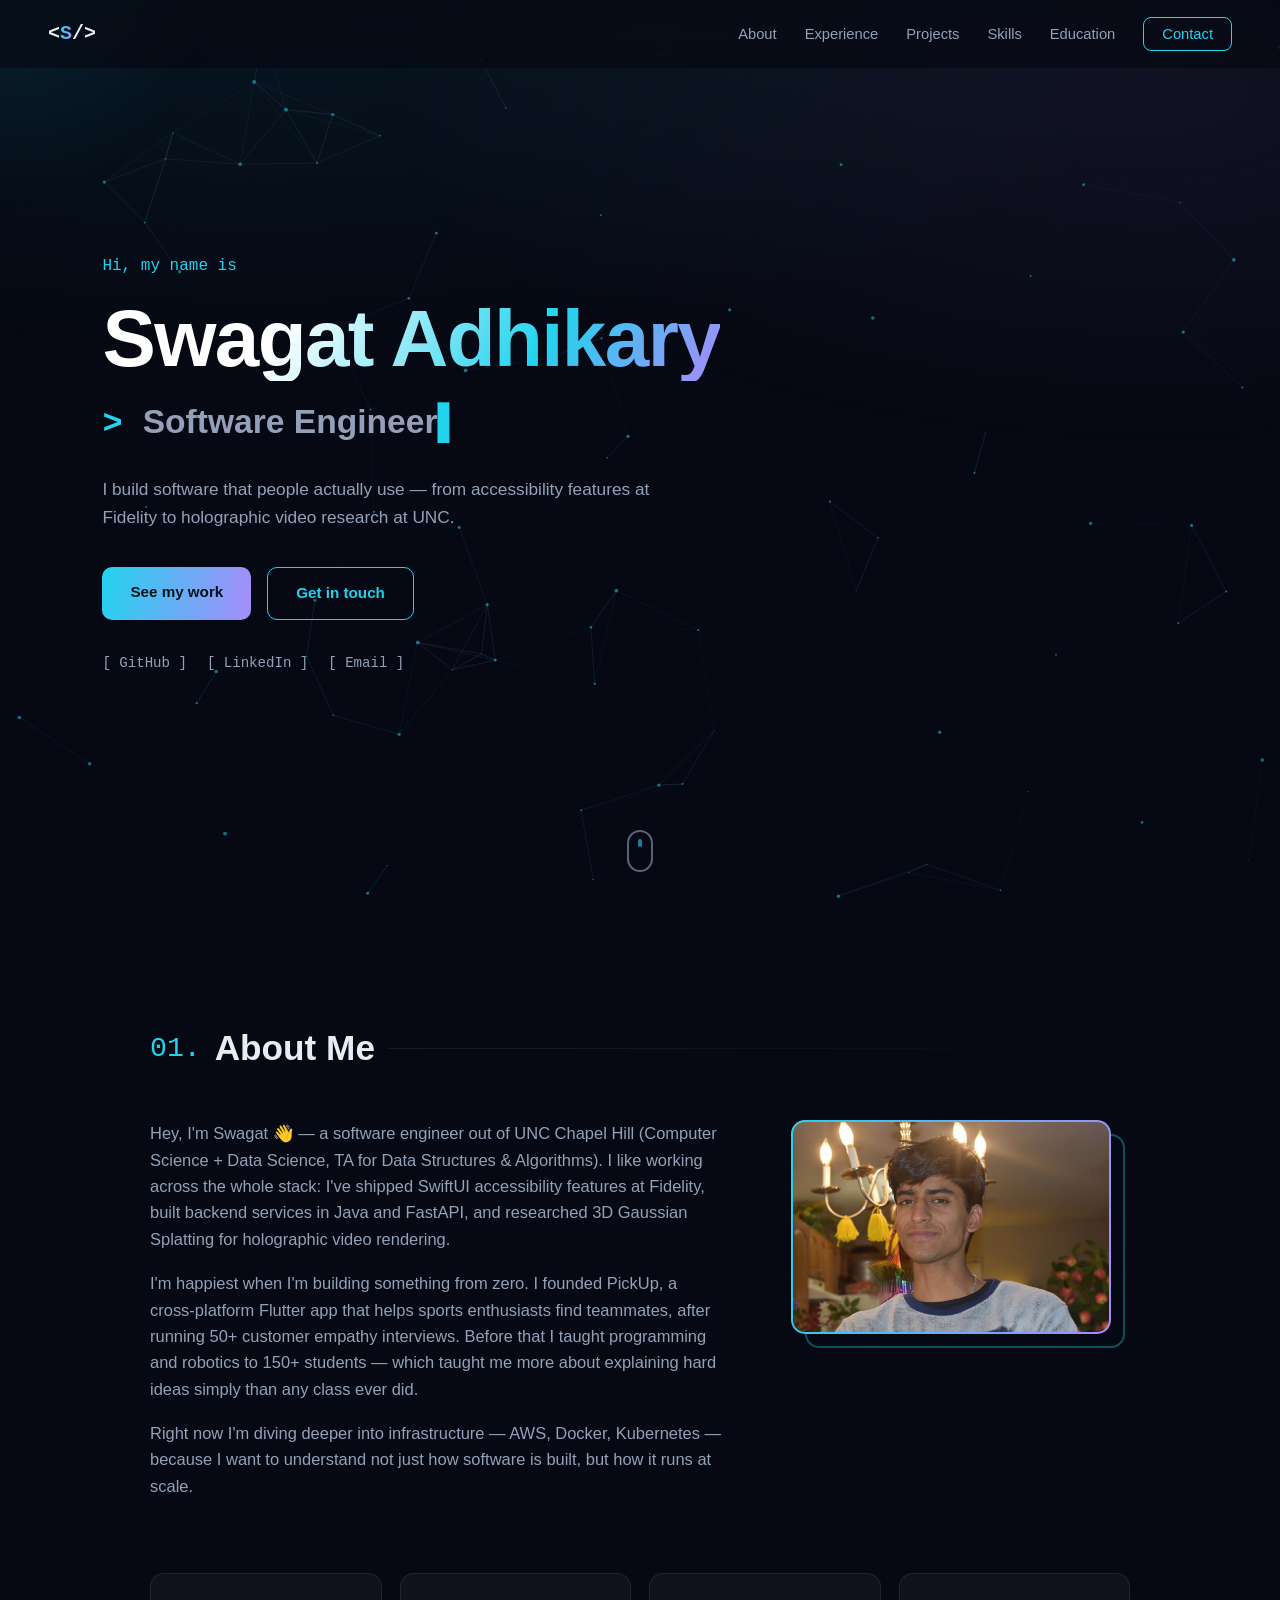
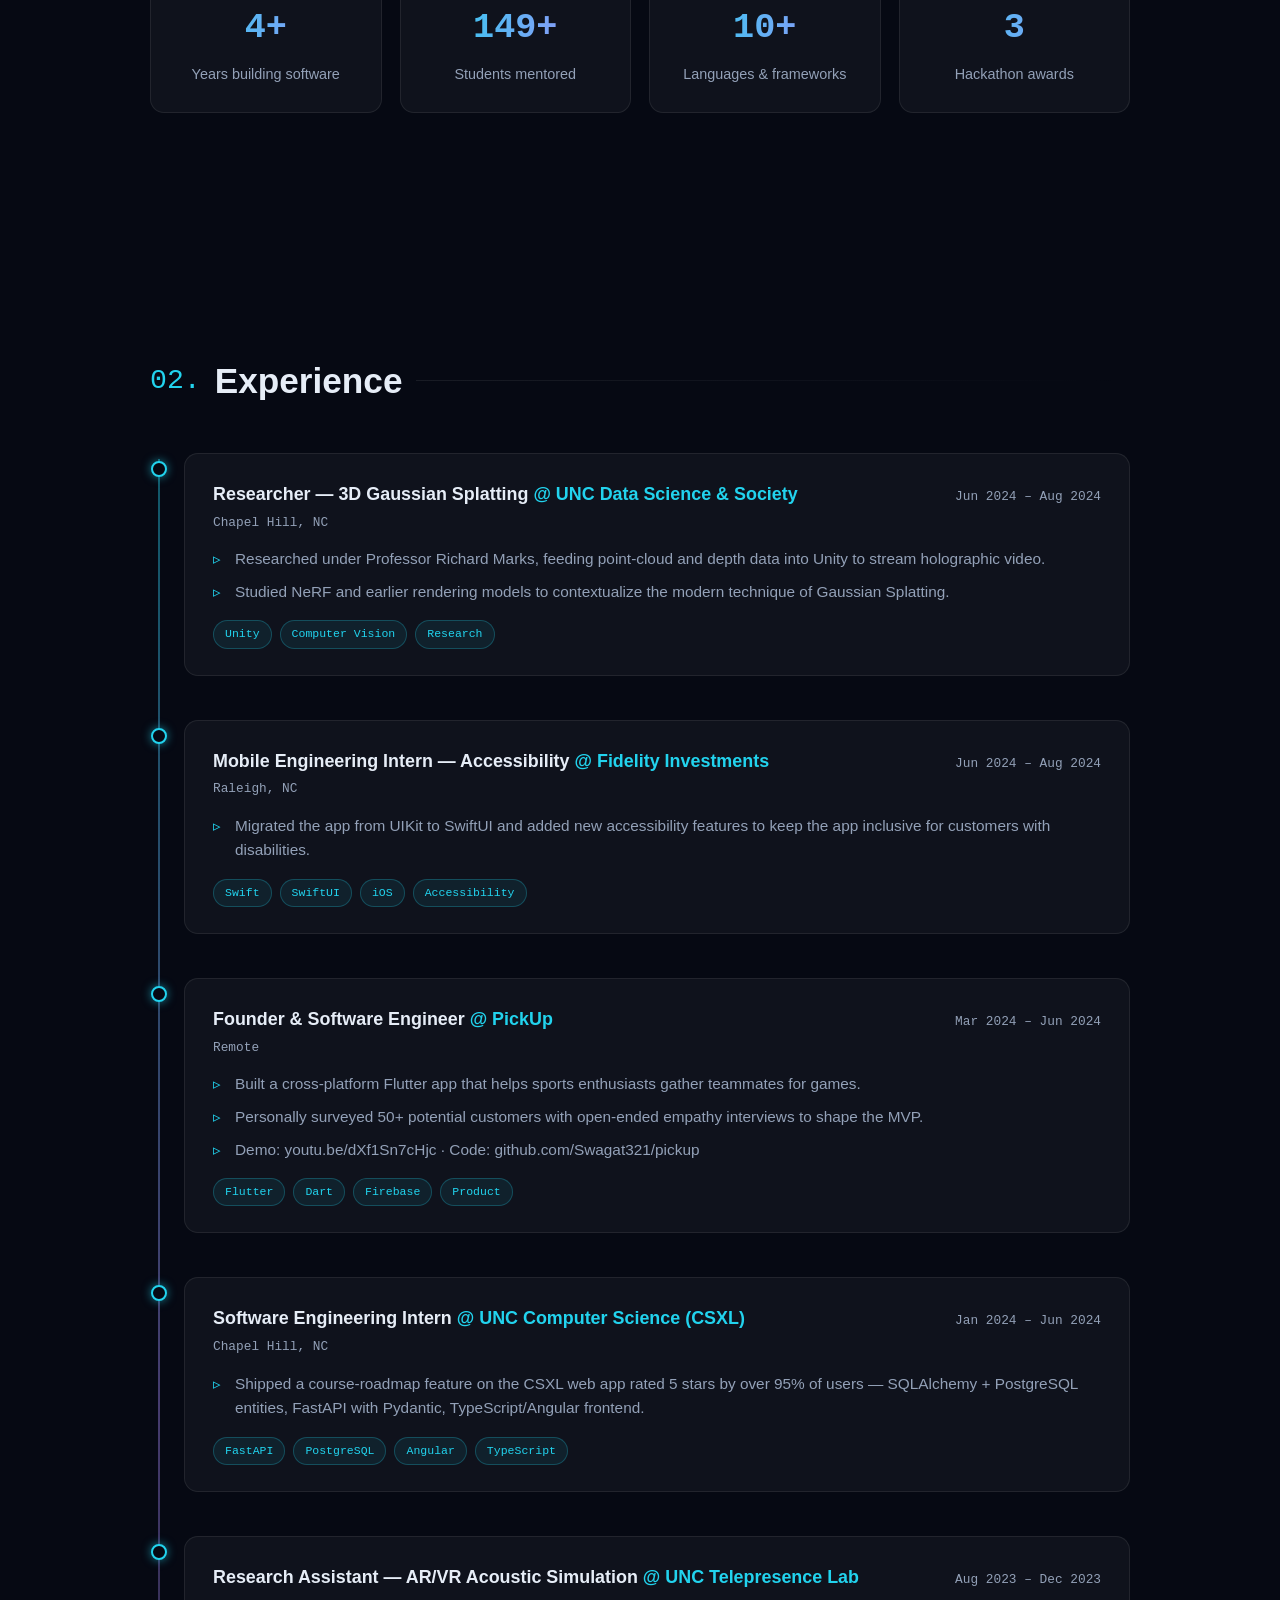
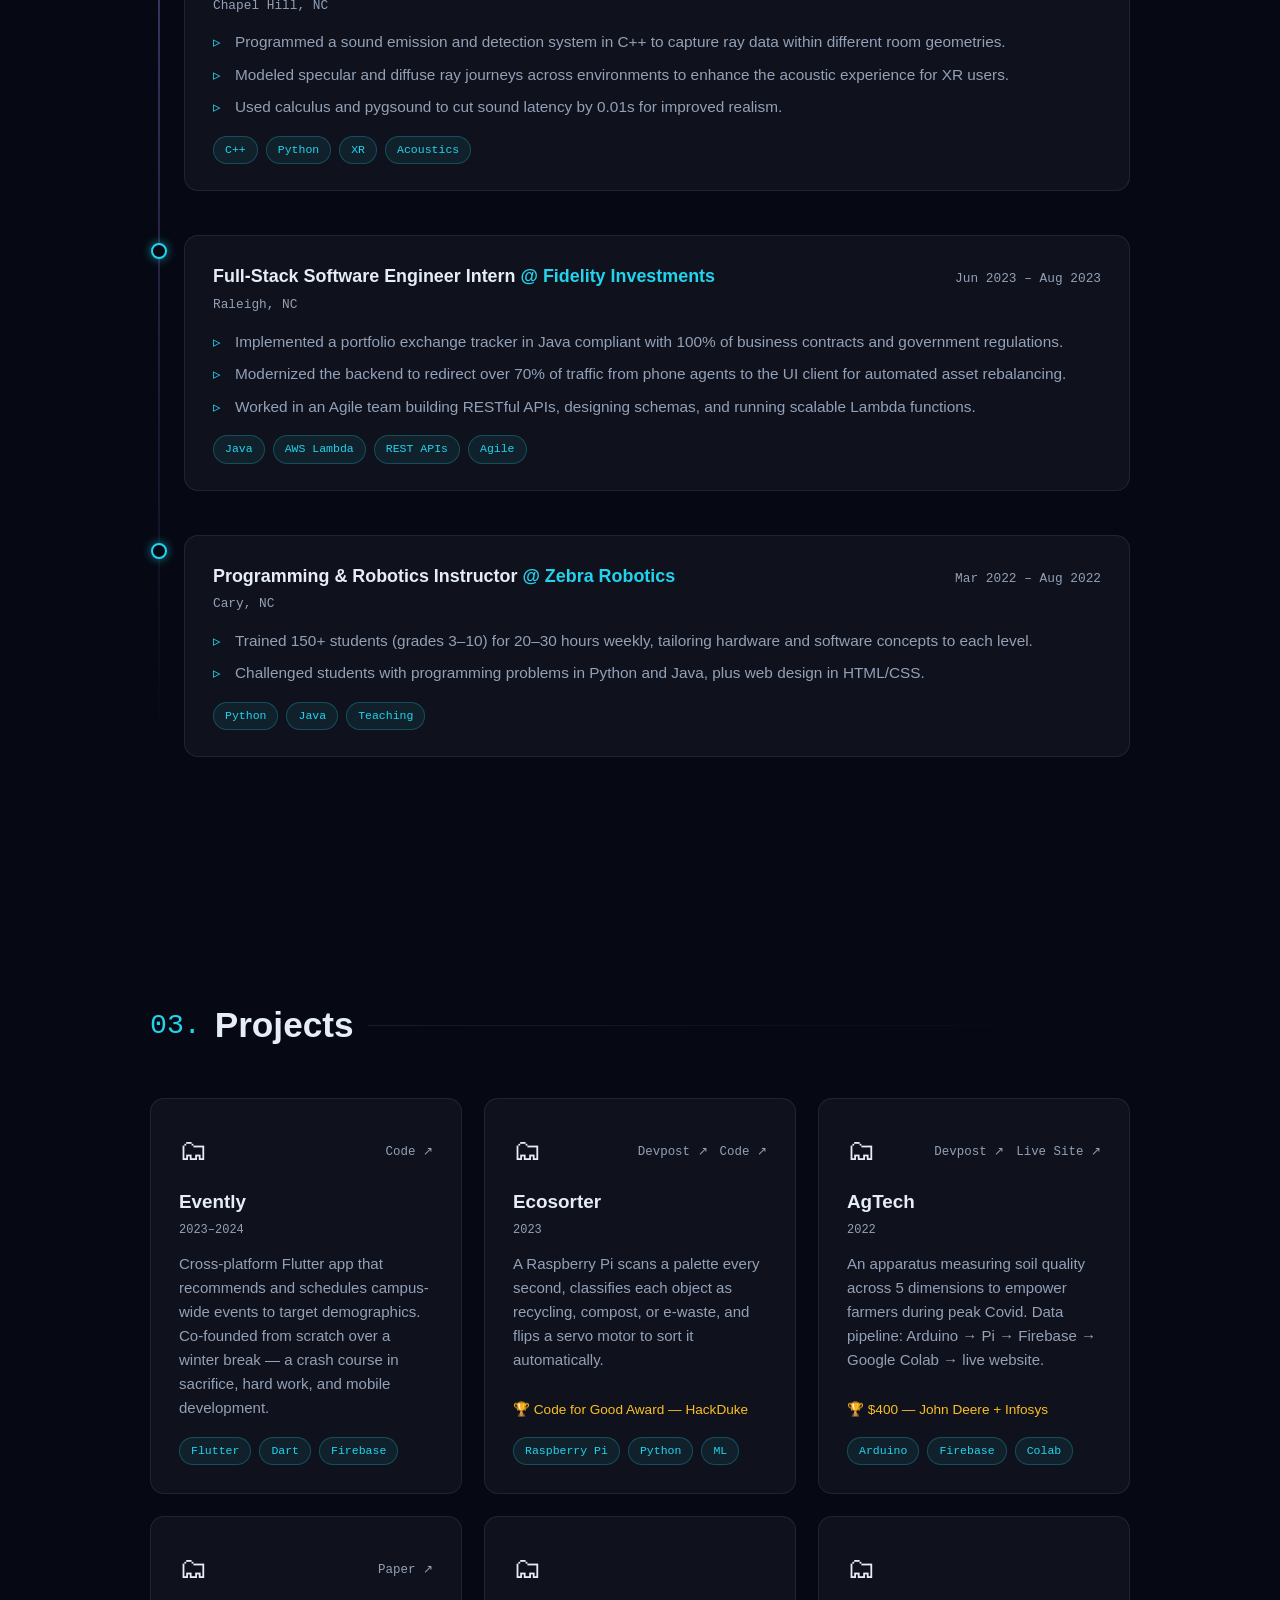
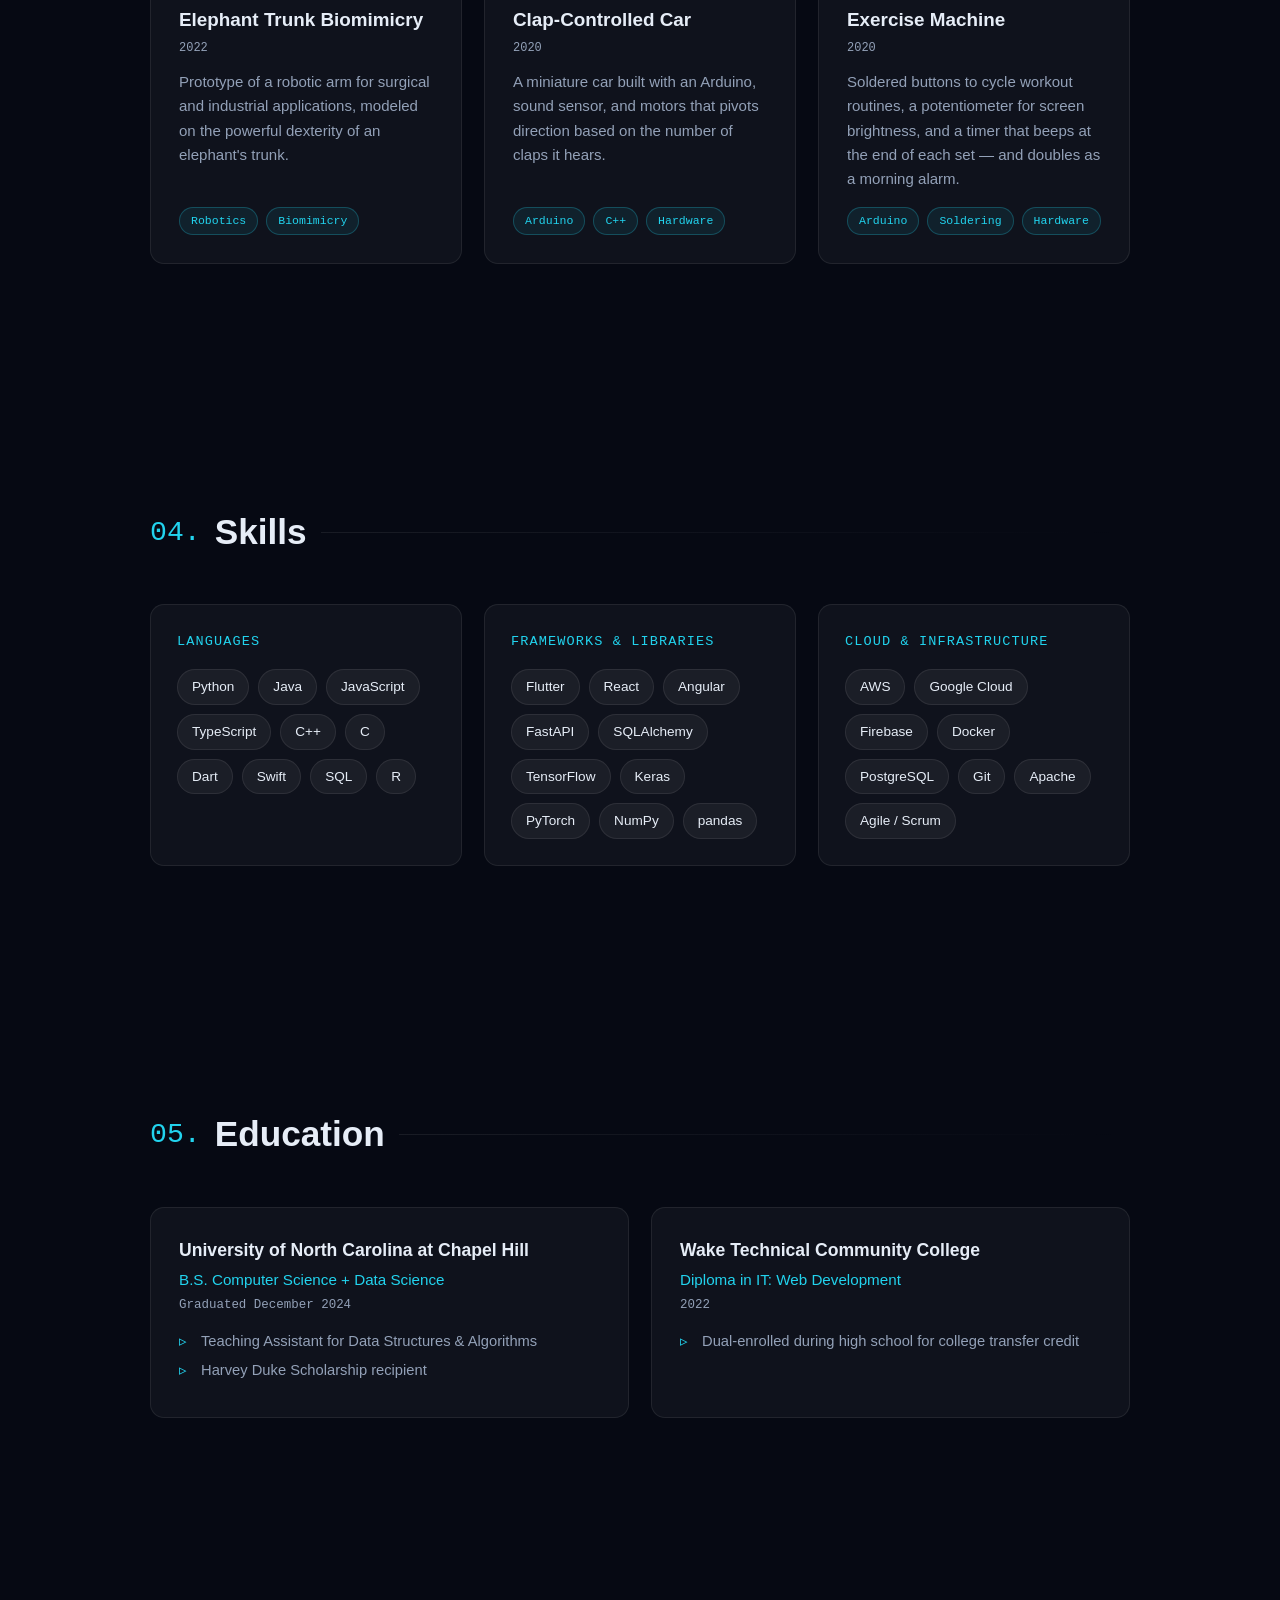
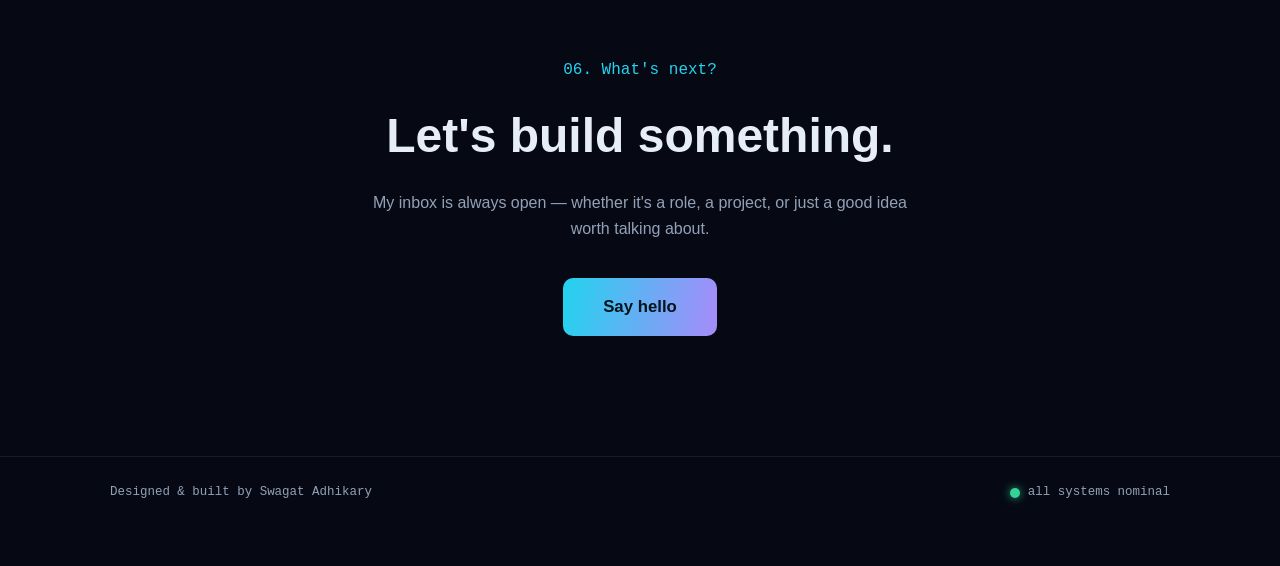
==== commit 3d76b208: "Vault launchpad wired to Jarvis3 homelab + SEO polish + themed 404 - Vault now opens a launchpad aft" ====
--- a/index.html
+++ b/index.html
@@ -4,6 +4,17 @@
   <meta charset="UTF-8">
   <meta name="viewport" content="width=device-width, initial-scale=1.0">
   <meta name="description" content="Swagat Adhikary — Software Engineer. Portfolio, experience, and projects.">
+  <meta name="theme-color" content="#060913">
+  <link rel="canonical" href="https://main.swagatadhikary.com/">
+  <meta property="og:type" content="website">
+  <meta property="og:title" content="Swagat Adhikary — Software Engineer">
+  <meta property="og:description" content="I build software that people actually use — from accessibility features at Fidelity to holographic video research at UNC.">
+  <meta property="og:url" content="https://main.swagatadhikary.com/">
+  <meta property="og:image" content="https://main.swagatadhikary.com/SwagatPic.JPG">
+  <meta name="twitter:card" content="summary">
+  <meta name="twitter:title" content="Swagat Adhikary — Software Engineer">
+  <meta name="twitter:description" content="Portfolio, experience, and projects.">
+  <meta name="twitter:image" content="https://main.swagatadhikary.com/SwagatPic.JPG">
   <title>Swagat Adhikary — Software Engineer</title>
   <link rel="stylesheet" href="css/style.css">
   <link rel="icon" href="data:image/svg+xml,<svg xmlns='http://www.w3.org/2000/svg' viewBox='0 0 100 100'><text y='0.9em' font-size='90'>⚡</text></svg>">
--- a/css/style.css
+++ b/css/style.css
@@ -611,6 +611,27 @@
 }
 .vault-error { color: #f87171; font-size: 0.78rem; margin-top: 14px; }
 .vault-submit { width: 100%; margin-top: 22px; }
+
+.vault-links { display: flex; flex-direction: column; gap: 10px; margin-top: 8px; }
+.vault-link {
+  display: block; text-align: left;
+  padding: 12px 16px;
+  border: 1px solid var(--card-border);
+  border-radius: 10px;
+  background: rgba(255, 255, 255, 0.04);
+  transition: border-color 0.2s, background 0.2s, transform 0.2s;
+}
+.vault-link:hover {
+  border-color: var(--accent);
+  background: rgba(34, 211, 238, 0.08);
+  transform: translateX(4px);
+}
+.vault-link-label { display: block; font-weight: 600; color: var(--text); }
+.vault-link-desc {
+  display: block;
+  font-family: var(--mono); font-size: 0.72rem;
+  color: var(--text-dim); margin-top: 2px;
+}
 .vault-modal.shake { animation: shake 0.4s; }
 @keyframes shake {
   0%, 100% { transform: translateX(0); }
